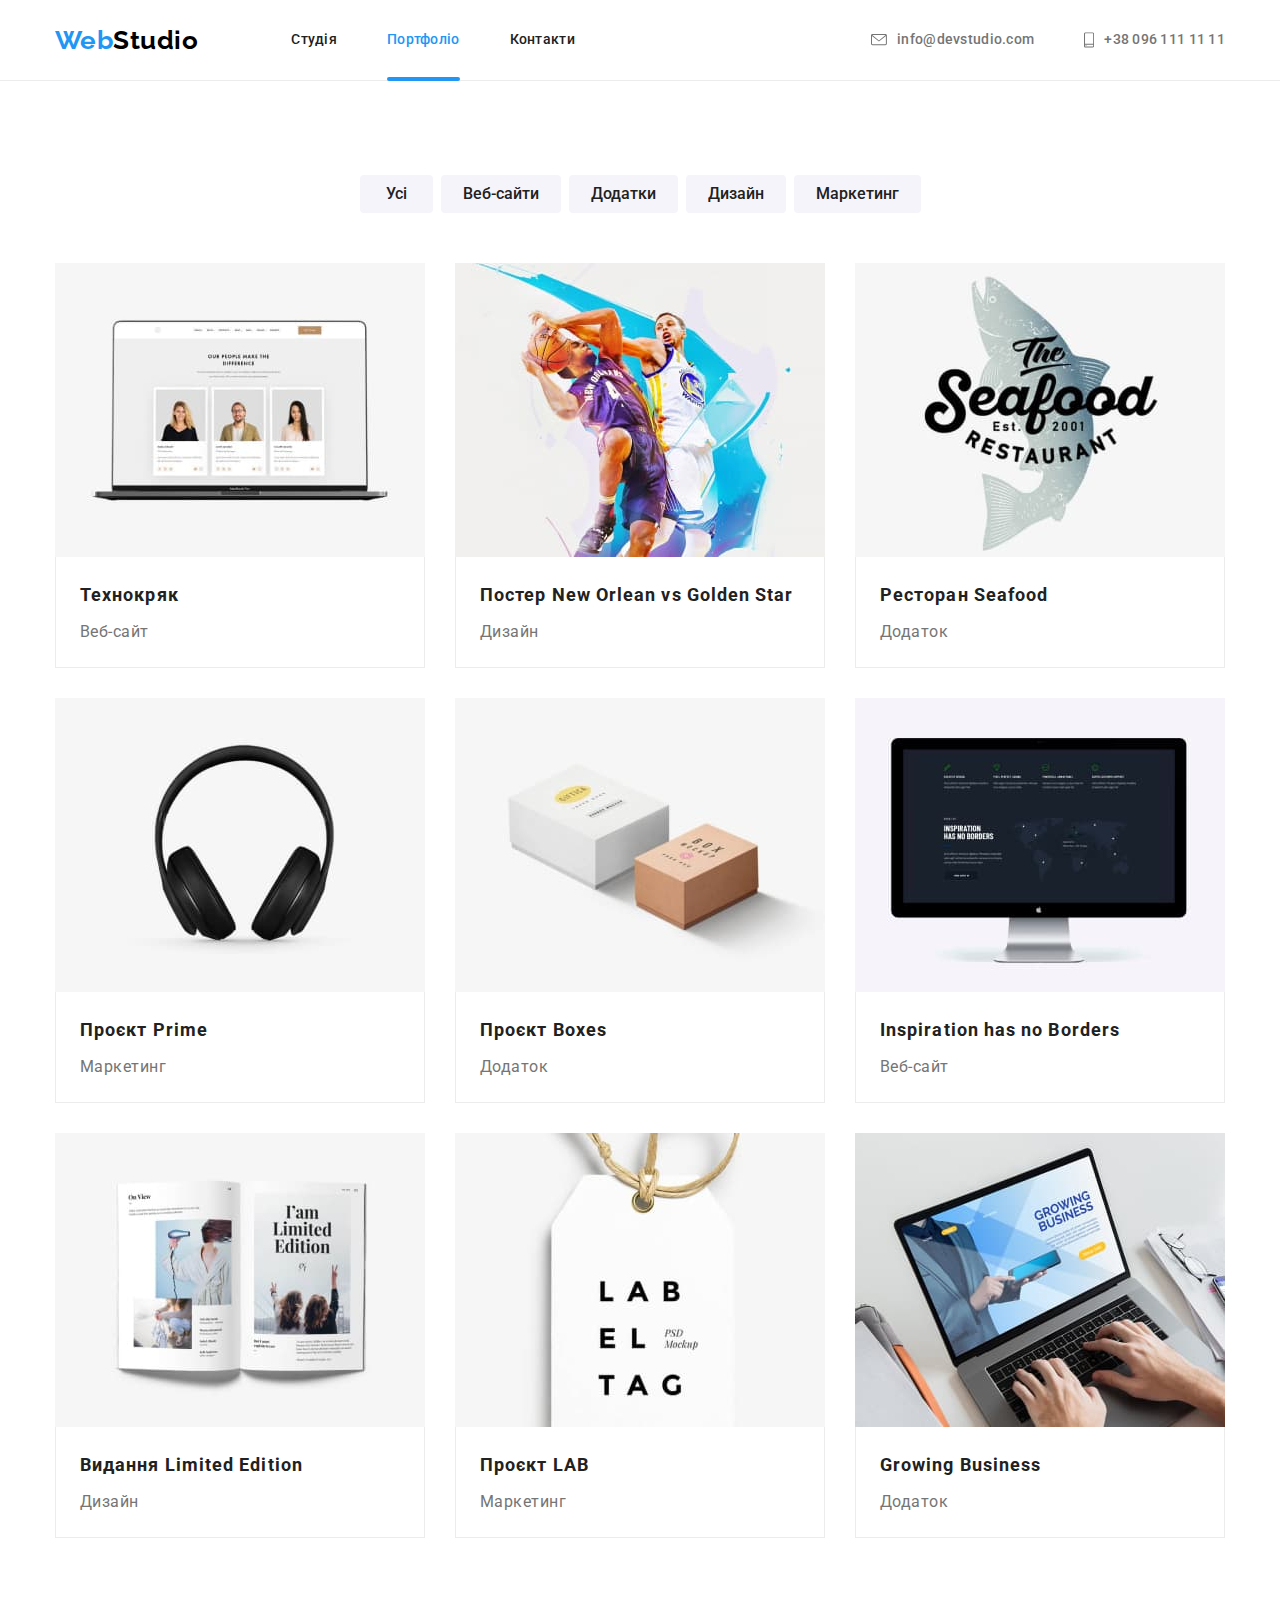
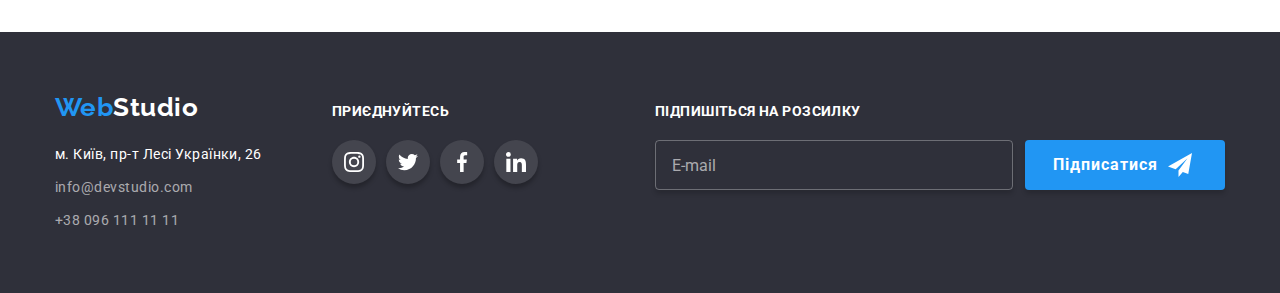
==== portfolio.html @ f91b56c7 "Создаёт goit-markup-hw-08" ====
<!DOCTYPE html>
<html lang="uk">
<head>
    <meta charset="UTF-8">
    <meta http-equiv="X-UA-Compatible" content="IE=edge">
    <meta name="viewport" content="width=device-width, initial-scale=1.0">
    <title>Портфоліо</title>
    <link href="https://fonts.googleapis.com/css2?family=Raleway:wght@700&family=Roboto:wght@400;500;700;900&display=swap"
        rel="stylesheet">
    <link rel="stylesheet" href="https://cdnjs.cloudflare.com/ajax/libs/modern-normalize/1.1.0/modern-normalize.min.css">
    <link rel="stylesheet" href="./css/style.css">
    <link rel="stylesheet" href="./css/main.min.css">

</head>
<body>
    <!--Шапка сайту-->
    <header class="page-header">
        <div class="container header">
            <nav class="header__nav-site">
                <a href="#" lang="en" class="header__logo">
                    <span class="header__logo-web">Web</span>Studio
                </a>
                <ul class="header__nav list">
                    <li class="header__nav-item"><a href="./index.html" class="header__nav-link">Студія</a></li>
                    <li class="header__nav-item header__item-current"><a href="#" class="header__link-current">Портфоліо</a></li>
                    <li class="header__nav-item"><a href="#" class="header__nav-link">Контакти</a></li>
                </ul>
            </nav>

            <ul class="header__com list">
                <li class="header__com-item">
                    <a href="mailto:info@devstudio.com" class="header__com-link header__com-icon">
                        <svg class="header__icon-mail" width="16" height="12">
                            <use href="./images/icons.svg#icon-mail"></use>
                        </svg>
                        info@devstudio.com </a></li>
                    
                <li class="header__com-item">
                    <a href="tel:+380961111111" class="header__com-link header__com-icon">
                        <svg class="header__icon-phone" width="10" height="16">
                            <use href="./images/icons.svg#icon-phone"></use>
                        </svg>
                        +38 096 111 11 11</a></li>
                    
            </ul>
        </div>
        
    </header>
    <main>
        <section class="section">
            <div class="container">
                <h1 class="visually-hidden">Портфоліо</h1>
                <!--Фільтр-->
                <ul class="filters list">
                    <li class="filter-item"><button type="button" class="button all">Усі</button></li>
                    <li class="filter-item"><button type="button" class="button web">Веб-сайти</button></li>
                    <li class="filter-item"><button type="button" class="button add">Додатки</button></li>
                    <li class="filter-item"><button type="button" class="button design">Дизайн</button></li>
                    <li class="filter-item"><button type="button" class="button marketing">Маркетинг</button></li>
                </ul>
                <!--Проекти-->
                <ul class="projects list">
                    <li class="project-item">
                        <a href="#" class="project-link link">
                            <div class="project-overlay">
                                <img src="./images/1tehnokrjak.jpg" alt="Технокряк" width="370">
                                <p class="project-text">Ресурс пропонує комплексні 
                                    пропозиції з різним рівнем функціоналу та сервісів. 
                                    Все це дозволить відвідувачу отримати вичерпні 
                                    відомості про компанію чи приватну особу.</p>
                            </div>
                            <div class="project-border">
                                <h2 class="section-title">Технокряк</h2>
                                <p class="text">Веб-сайт</p> 
                            </div>
                        </a>
                    </li>
                    <li class="project-item">
                        <a href="#" class="project-link link">
                            <div class="project-overlay">
                                <img src="./images/2new_orlean_vs_golden_star.jpg" alt="Постер New Orlean vs Golden Star" width="370">
                                <p class="project-text">Ресурс пропонує комплексні
                                    пропозиції з різним рівнем функціоналу та сервісів.
                                    Все це дозволить відвідувачу отримати вичерпні
                                    відомості про компанію чи приватну особу.</p>
                            </div>
                            <div class="project-border">
                                <h2 class="section-title">Постер New Orlean vs Golden Star</h2>
                                <p class="text">Дизайн</p>
                            </div>
                        </a>
                    </li>
                    <li class="project-item">
                        <a href="#" class="project-link link">
                           <div class="project-overlay">
                                <img src="./images/3restoran_seafood.jpg" alt="Ресторан Seafood" width="370">
                                <p class="project-text">Ресурс пропонує комплексні
                                    пропозиції з різним рівнем функціоналу та сервісів.
                                    Все це дозволить відвідувачу отримати вичерпні
                                    відомості про компанію чи приватну особу.</p>
                            </div> 
                            <div class="project-border">
                                <h2 class="section-title">Ресторан Seafood</h2>
                                <p class="text">Додаток</p>
                            </div>
                        </a>
                    </li>
                    <li class="project-item">
                        <a href="#" class="project-link link">
                            <div class="project-overlay">
                                <img src="./images/4project_prime.jpg" alt="Проєкт Prime" width="370">
                                <p class="project-text">Ресурс пропонує комплексні
                                    пропозиції з різним рівнем функціоналу та сервісів.
                                    Все це дозволить відвідувачу отримати вичерпні
                                    відомості про компанію чи приватну особу.</p>
                            </div>
                            <div class="project-border">
                                <h2 class="section-title">Проєкт Prime</h2>
                                <p class="text">Маркетинг</p>
                            </div>
                        </a>
                    </li>
                    <li class="project-item">
                        <a href="#" class="project-link link">
                            <div class="project-overlay">
                                <img src="./images/5project_boxes.jpg" alt="Проєкт Boxes" width="370">
                                <p class="project-text">Ресурс пропонує комплексні
                                    пропозиції з різним рівнем функціоналу та сервісів.
                                    Все це дозволить відвідувачу отримати вичерпні
                                    відомості про компанію чи приватну особу.</p>
                            </div>
                            <div class="project-border">
                                <h2 class="section-title">Проєкт Boxes</h2>
                                <p class="text">Додаток</p>
                            </div>
                        </a>
                    </li>
                    <li class="project-item">
                        <a href="#" class="project-link link">
                            <div class="project-overlay">
                                <img src="./images/6inspiration_has_no_borders.jpg" alt="Inspiration has no Borders" width="370">
                                <p class="project-text">Ресурс пропонує комплексні
                                    пропозиції з різним рівнем функціоналу та сервісів.
                                    Все це дозволить відвідувачу отримати вичерпні
                                    відомості про компанію чи приватну особу.</p>
                            </div>
                            <div class="project-border">
                                <h2 class="section-title">Inspiration has no Borders</h2>
                                <p class="text">Веб-сайт</p>
                            </div>
                        </a>
                    </li>
                    <li class="project-item">
                        <a href="#" class="project-link link">
                            <div class="project-overlay">
                                <img src="./images/7vydannja_limited_edition.jpg" alt="Видання Limited Edition" width="370">
                                <p class="project-text">Ресурс пропонує комплексні
                                    пропозиції з різним рівнем функціоналу та сервісів.
                                    Все це дозволить відвідувачу отримати вичерпні
                                    відомості про компанію чи приватну особу.</p>
                            </div>
                            <div class="project-border">
                                <h2 class="section-title">Видання Limited Edition</h2>
                                <p class="text">Дизайн</p>
                            </div>
                        </a>
                    </li>
                    <li class="project-item">
                        <a href="#" class="project-link link">
                            <div class="project-overlay">
                                <img src="./images/8project_lab.jpg" alt="Проєкт LAB" width="370">
                                <p class="project-text">Ресурс пропонує комплексні
                                    пропозиції з різним рівнем функціоналу та сервісів.
                                    Все це дозволить відвідувачу отримати вичерпні
                                    відомості про компанію чи приватну особу.</p>
                            </div>
                            <div class="project-border">
                                <h2 class="section-title">Проєкт LAB</h2>
                                <p class="text">Маркетинг</p>
                            </div>
                        </a>
                    </li>
                    <li class="project-item">
                        <a href="#" class="project-link link">
                            <div class="project-overlay">
                                <img src="./images/9growing_business.jpg" alt="Growing Business" width="370">
                                <p class="project-text">Ресурс пропонує комплексні
                                    пропозиції з різним рівнем функціоналу та сервісів.
                                    Все це дозволить відвідувачу отримати вичерпні
                                    відомості про компанію чи приватну особу.</p>
                            </div>
                            <div class="project-border">
                                <h2 class="section-title">Growing Business</h2>
                                <p class="text">Додаток</p>
                            </div>
                         </a>
                    </li>
                </ul>
            </div>
            
        </section>
    </main>
    
    <!--Футер-->
    <footer class="bcg-footer">
    <div class="container footer">
      <div class="footer__aside-footer">
        <a href="#" lang="en" class="footer__aside-logo">
          <span class="footer__logo-web">Web</span>Studio
        </a>
        <address>
          <ul class="list">
            <li class="footer__aside-addr">
              <p class="footer__aside-text">м. Київ, пр-т Лесі Українки, 26</p>
            </li>
            <li class="footer__aside-com">
              <a href="mailto:info@devstudio.com" class="footer__aside-link">info@devstudio.com </a>
            </li>
            <li class="aside-com">
              <a href="tel:+380961111111" class="footer__aside-link">+38 096 111 11 11 </a>
            </li>
          </ul>
        </address>
      </div>
      <!-- Соціальні мережі -->
      <div class="footer__soc-footer">
        <h2 class="footer__soc-title">Приєднуйтесь</h2>
        <ul class="footer__soc-list list">
          <li class="footer__soc-item">
            <a href="#" class="footer__soc-link">
              <svg class="footer__soc-icon" width="20" height="20">
                <use href="./images/icons.svg#icon-instagram"></use>
              </svg>
            </a>
          </li>
          <li class="footer__soc-item">
            <a href="#" class="footer__soc-link">
              <svg class="footer__soc-icon" width="20" height="20">
                <use href="./images/icons.svg#icon-twitter"></use>
              </svg>
            </a>
          </li>
          <li class="footer__soc-item">
            <a href="#" class="footer__soc-link">
              <svg class="footer__soc-icon" width="20" height="20">
                <use href="./images/icons.svg#icon-facebook"></use>
              </svg>
            </a>
          </li>
          <li class="footer__soc-item">
            <a href="#" class="footer__soc-link">
              <svg class="footer__soc-icon" width="20" height="20">
                <use href="./images/icons.svg#icon-linkedin"></use>
              </svg>
            </a>
          </li>
        </ul>
      </div>
      <!-- Форма на розсилку -->

      <div class="footer__form-footer">
        <p class="footer__form-label">Підпишіться на розсилку</p>
        <form class="footer__form-fild">
          <input class="footer__form-input" type="email" name="email" aria-label="Email" placeholder="E-mail">
          <button class="footer__form-btn" type="submit">Підписатися
            <svg class="footer__form-icon" width="24" height="24">
              <use href="./images/icons.svg#icon-send"></use>
            </svg>
          </button>
        </form>
      </div>
    </div>
  </footer>

</body>

</html>
---- css/main.min.css ----
body{background-color:var(--button-text-color);color:var(--primery-text-color);font-family:Roboto,sans-serif;letter-spacing:.03em}.list{padding:0;margin:0;list-style:none}h1,h2,h3,h4,h5,h6,p,ul{margin-top:0;margin-bottom:0;padding:0}.check-label{display:flex;align-items:center;margin-bottom:30px;font-size:14px;line-height:1.71;letter-spacing:.03em;color:#757575}.check-input{-webkit-appearance:none;-moz-appearance:none;appearance:none}.check-box{display:inline-flex;align-items:center;justify-content:center;width:16px;height:15px;margin-left:10px;margin-right:10px;border:2px solid var(--title-text-color);border-radius:2px}.check-input:checked+.check-box{background-color:var(--accent-color);border:1px solid var(--accent-color)}.check-input:focus+.check-box{border-color:var(--accent-color)}.check-icon{display:block;align-items:center;justify-content:center;opacity:0}.check-input:checked+.check-box .check-icon{opacity:1}.check-pact{color:#2196f3;text-decoration:underline}.button-send{display:flex;justify-content:center;border:0;border-radius:4px;padding:10px 52px;margin-left:125px;background-color:var(--accent-color);color:var(--button-text-color);font-family:Roboto,sans-serif;font-weight:700;font-size:16px;line-height:1.88;letter-spacing:.06em;cursor:pointer;box-shadow:0px 4px 4px rgba(0,0,0,.15);transition-property:background-color;transition-duration:250ms;transition-timing-function:var(--timing-function-hover)}.button-send:hover,.button-send:focus{background-color:var(--button-hero-hover)}.container{margin-left:auto;margin-right:auto;padding-left:15px;padding-right:15px;width:1200px}.backdrop{position:fixed;top:0;width:100%;height:100%;background-color:rgba(0,0,0,.2);transition:opacity 250ms linear,visibility 250ms linear}.modal{width:528px;min-height:581px;padding:40px;background-color:#fff;box-shadow:var(--shadow-modal);border-radius:4px;position:absolute;top:50%;left:50%;transform:translate(-50%, -50%) scale(1) rotate(360deg);transition:transform 250ms linear}.backdrop.is-hidden .modal{transform:translate(-50%, -50%) scale(0) rotate(0)}.modal-title{margin-bottom:12px;font-weight:700;font-size:20px;line-height:1.15;text-align:center;letter-spacing:.03em;color:var(--title-text-color)}.modal-close{position:absolute;top:8px;right:8px;width:30px;height:30px;border:1px solid rgba(0,0,0,.1);border-radius:50%;display:flex;align-items:center;justify-content:center;background:rgba(0,0,0,0);cursor:pointer;color:#000}.modal-close:hover,.modal-close:focus{box-shadow:var(--shadow-modal);color:var(--accent-color)}.close-icon{fill:currentColor}.is-hidden{opacity:0;visibility:hidden;pointer-events:none}.modal-field{position:relative;margin-bottom:10px}.modal-label{display:block;margin-bottom:4px;font-size:12px;line-height:1.17;letter-spacing:.01em;color:#757575}.modal-input-svg{position:relative}.modal-input{padding-left:42px;width:100%;height:40px;border:1px solid rgba(33,33,33,.2);border-radius:4px;background-color:rgba(0,0,0,0);color:var(--logo-heder-color);font-size:12px;outline:none;transition-property:box-shadow,border-color;transition-duration:250ms;transition-timing-function:var(--timing-function-hover)}.modal-input:hover,.modal-input:focus{border-color:var(--accent-color)}.modal-icon{position:absolute;left:12px;top:50%;transform:translateY(-50%);transition-property:fill;transition-duration:250ms;transition-timing-function:var(--timing-function-hover)}.modal-input:hover+.modal-icon,.modal-input:focus+.modal-icon{fill:var(--accent-color)}.modal-comment{width:100%;height:120px;padding:12px 16px;border:1px solid rgba(33,33,33,.2);border-radius:4px;font-size:12px;resize:none;outline:none}.modal-comment::-moz-placeholder{font-size:12px;line-height:1.17;letter-spacing:.01em;color:rgba(117,117,117,.5)}.modal-comment:-ms-input-placeholder{font-size:12px;line-height:1.17;letter-spacing:.01em;color:rgba(117,117,117,.5)}.modal-comment::placeholder{font-size:12px;line-height:1.17;letter-spacing:.01em;color:rgba(117,117,117,.5)}.modal-check{display:flex;justify-content:center;margin-top:20px;margin-bottom:30px;position:relative}h2{margin-bottom:50px}.section{padding-top:94px;padding-bottom:94px}.clients-list{display:flex;justify-content:center;align-items:center;gap:30px}.client-item{flex-basis:calc((100% - 150px)/6);height:92px}.client-link{width:100%;height:100%;display:flex;align-items:center;justify-content:center;color:#afb1b8;border:1px solid #afb1b8;border-radius:4px;transition-property:border,color;transition-duration:250ms;transition-timing-function:var(--timing-function-hover)}.client-link:hover,.client-link:focus{border:1px solid var(--accent-color);color:var(--accent-color)}.client-icon{fill:currentColor}.section-features{padding-top:94px}.features{display:flex;gap:30px}.features .title{margin-bottom:10px;color:var(--title-text-color);font-weight:700;font-size:14px;line-height:1,14;text-transform:uppercase}.features .text{color:var(--primery-text-color);font-size:14px;line-height:1.71}.feature-item{flex-basis:calc((100% - 90px)/4)}.link .text{color:var(--primery-text-color);font-size:14px;font-size:16px;line-height:1.88}.icon-features{margin-bottom:30px;padding-top:25px;padding-right:100px;padding-bottom:25px;padding-left:100px;height:120px;background-color:var(--button-white-bcg)}.icon-antenna{fill:currentColor}.icon-clock{fill:currentColor}.icon-diagram{fill:currentColor}.icon-astronaut{fill:currentColor}.bcg-footer{padding-top:60px;padding-bottom:60px;background-color:var(--hero-footer-bcg)}.footer{display:flex;align-items:baseline;justify-content:space-between}.footer__aside-logo{display:inline-block;margin-bottom:20px;color:var(--button-text-color);font-family:Raleway,sans-serif;font-weight:700;font-size:26px;line-height:1.19;text-decoration:none}.footer__aside-logo .footer__logo-web{color:var(--accent-color)}.footer__aside-text{margin-bottom:9px;color:var(--button-text-color);font-style:normal;font-size:14px;line-height:1.71}.footer__aside-com:not(:last-child){margin-bottom:9px}.footer__aside-link{padding-top:0;padding-bottom:0;color:var(--com-footer-color);font-style:normal;font-size:14px;line-height:1.71;text-decoration:none;transition-property:color;transition-duration:250ms;transition-timing-function:var(--timing-function-hover)}.footer__aside-link:hover,.footer__aside-link:focus{color:var(--accent-color)}.footer__soc-footer{margin-left:70px}.footer__soc-title{margin-bottom:20px;color:var(--button-text-color);text-transform:uppercase;font-weight:700;font-size:14px;line-height:1.14;letter-spacing:.03em}.footer__soc-list{display:flex;justify-content:left;gap:10px}.footer__soc-item{width:44px;height:44px}.footer__soc-link{width:100%;height:100%;border-radius:50%;display:flex;align-items:center;justify-content:center;color:var(--button-text-color);background:rgba(255,255,255,.1);box-shadow:0px 4px 4px rgba(0,0,0,.25);transition-property:background-color;transition-duration:250ms;transition-timing-function:var(--timing-function-hover)}.footer__soc-link:hover,.footer__soc-link:focus{background-color:var(--accent-color)}.footer__soc-icon{fill:currentColor}.footer__form-footer{position:relative;margin-left:auto}.footer__form-label{font-weight:700;font-size:14px;line-height:1.14;letter-spacing:.03em;text-transform:uppercase;color:var(--button-text-color)}.footer__form-fild{display:flex;align-items:flex-end;margin-left:auto}.footer__form-input{width:358px;height:50px;margin-top:20px;padding-left:16px;border:1px solid rgba(255,255,255,.3);box-shadow:0px 4px 4px rgba(0,0,0,.15);border-radius:4px;background-color:rgba(0,0,0,0);color:#fff}.footer__form-input::-moz-placeholder{color:rgba(255,255,255,.6)}.footer__form-input:-ms-input-placeholder{color:rgba(255,255,255,.6)}.footer__form-input::placeholder{color:rgba(255,255,255,.6)}.footer__form-btn{display:flex;align-items:center;width:200px;height:50px;margin-left:12px;padding-top:10px;padding-left:28px;padding-bottom:10px;padding-right:28px;background-color:var(--accent-color);vertical-align:center;box-shadow:0px 4px 4px rgba(0,0,0,.15);border-radius:4px;border:0;color:var(--button-text-color);font-family:Roboto,sans-serif;font-weight:700;font-size:16px;line-height:1.88;letter-spacing:.06em;cursor:pointer;transition-property:background-color;transition-duration:250ms;transition-timing-function:var(--timing-function-hover)}.footer__form-btn:hover,.footer__form-btn:focus{background-color:var(--button-hero-hover)}.footer__form-icon{margin-left:10px}.page-header{border-bottom:1px solid var(--border-color)}.header,.header__nav-site,.header__nav,.header__com{display:flex;align-items:center}.header__logo{color:var(--logo-heder-color);font-family:Raleway,sans-serif;font-weight:700;font-size:26px;line-height:1.19;text-decoration:none}.header__logo .header__logo-web{color:var(--accent-color)}.header__nav-item:not(:last-child){margin-right:50px}.header__nav{margin-left:93px;color:var(--title-text-color);font-weight:500;font-size:14px;line-height:1.14;letter-spacing:.02em}.header__nav-link{text-decoration:none;color:var(--title-text-color);transition-property:color;transition-duration:250ms;transition-timing-function:var(--timing-function-hover)}.header__nav-link:hover,.header__nav-link:focus{color:var(--accent-color)}.header__link-current{display:block;padding-top:32px;padding-bottom:32px;color:var(--accent-color);text-decoration:none}.header__link-current::before{content:"";position:absolute;width:100%;height:4px;left:0;bottom:-1px;background:var(--accent-color);border-radius:2px}.header__item-current{position:relative}.header__com-item+.header__com-item{margin-left:50px}.header__com{margin-left:auto;font-weight:500;font-size:14px;line-height:1.14;letter-spacing:.02em;text-decoration:none}.header__com-link{padding-top:32px;padding-bottom:32px;color:var(--primery-text-color);text-decoration:none;transition-property:color;transition-duration:250ms;transition-timing-function:var(--timing-function-hover)}.header__com-link:hover,.header__com-link:focus{color:var(--accent-color)}.header__com-icon{display:flex;align-items:center}.header__icon-mail{margin-right:10px;fill:currentColor}.header__icon-phone{margin-right:10px;fill:currentColor}.hero{max-width:1600px;min-height:600px;margin:0 auto;padding-top:200px;padding-bottom:200px;background-color:var(--hero-footer-bcg);background-image:linear-gradient(to right, rgba(47, 48, 58, 0.4), rgba(47, 48, 58, 0.4)),url(../images/bcg_Img.jpg);background-repeat:no-repeat;background-position:center;background-size:cover;align-items:center;text-align:center}.hero-title{margin-bottom:30px;color:var(--button-text-color);font-weight:900;font-size:44px;line-height:1.36;letter-spacing:.06em;text-transform:uppercase}.hero .button-hero{padding:10px 32px;margin:0;border:0;border-radius:4px;background-color:var(--accent-color);color:var(--button-text-color);font-family:Roboto,sans-serif;font-weight:500;font-weight:700;font-size:16px;line-height:1.9;letter-spacing:.06em;cursor:pointer;transition-property:background-color;transition-duration:250ms;transition-timing-function:var(--timing-function-hover)}.hero .button-hero:hover,.hero .button-hero:focus{background-color:var(--button-hero-hover)}.section-staff{background-color:var(--button-white-bcg)}.staff{display:flex;gap:30px}.staff-item{flex-basis:calc((100% - 90px)/4);background-color:var(--button-text-color);box-shadow:0px 1px 3px rgba(0,0,0,.12),0px 1px 1px rgba(0,0,0,.14),0px 2px 1px rgba(0,0,0,.2);border-radius:0px 0px 4px 4px}.staff .title{margin-bottom:10px;color:var(--title-text-color);font-weight:500;font-size:16px;line-height:1.19;text-align:center}.staff .text{margin-bottom:16px;font-weight:400;font-size:16px;line-height:1.19;text-align:center}.staff-border{padding-top:30px;padding-bottom:30px}.staff-soc-list{display:flex;justify-content:center;gap:10px}.staff-soc-item{width:44px;height:44px}.staff-soc-link{width:100%;height:100%;border-radius:50%;display:flex;align-items:center;justify-content:center;color:#afb1b8;transition-property:background-color;transition-duration:250ms;transition-timing-function:var(--timing-function-hover)}.staff-soc-link:hover,.staff-soc-link:focus{background-color:var(--accent-color)}.staff-soc-icon{transition:fill 250ms var(--timing-function-hover);fill:currentColor}.staff-soc-link:hover .staff-soc-icon,.staff-soc-link:focus .staff-soc-icon{fill:var(--button-text-color)}.work{display:flex;gap:30px}.work-item{flex-basis:calc((100% - 60px)/3);position:relative}.work-text{padding-top:27px;padding-bottom:27px;font-weight:700;font-size:14px;line-height:1.14;text-align:center;letter-spacing:.03em;text-transform:uppercase;color:var(--button-text-color);width:100%;background-color:rgba(47,48,58,.8);position:absolute;bottom:0;left:0}.filters{display:flex;justify-content:center;margin-bottom:50px}.filter-item:not(:last-child){margin-right:8px}.button{border:0;padding:6px 22px;min-width:73px;border-radius:4px;background-color:var(--button-white-bcg);color:var(--title-text-color);font-family:Roboto,sans-serif;font-weight:500;font-size:16px;line-height:1.62;cursor:pointer;transition-property:background-color,color,box-shadow;transition-duration:250ms;transition-timing-function:var(--timing-function-hover)}.button:hover,.button:focus{background-color:var(--accent-color);color:var(--button-text-color);box-shadow:0 3px 1px 0 rgba(0,0,0,.1),0 1px 2px 0 rgba(0,0,0,.08),0 2px 2px 0 rgba(0,0,0,.12)}.projects{display:flex;flex-wrap:wrap;gap:30px}.projects .link{padding-top:0;padding-bottom:0;text-decoration:none}.project-item{flex-basis:calc((100% - 60px)/3)}.project-link{display:block;transition-property:box-shadow;transition-duration:250ms;transition-timing-function:var(--timing-function-hover)}.project-link:hover,.project-link:focus{box-shadow:var(--shadow-cards-button)}.project-overlay{position:relative;overflow:hidden}.project-text{display:flex;align-items:center;justify-content:center;position:absolute;top:0;left:0;margin:auto;padding-right:24px;padding-left:24px;width:100%;height:100%;background-color:rgba(33,150,243,.9);color:var(--button-text-color);font-size:18px;line-height:1.56;letter-spacing:.03em;transform:translateY(100%);opacity:0;transition:transform 250ms var(--timing-function-hover),opacity 250ms var(--timing-function-hover)}.project-link:hover .project-text,.project-link:focus .project-text{opacity:1;transform:translateY(0)}.section-title{color:var(--title-text-color);font-weight:700;font-size:36px;line-height:1.17;text-align:center}.link .section-title{margin-bottom:4px;color:var(--title-text-color);font-weight:700;font-size:18px;line-height:2;letter-spacing:.06em;text-align:left}.project-border{padding:20px 24px;border-right:1px solid var(--border-color);border-bottom:1px solid var(--border-color);border-left:1px solid var(--border-color)}img{display:block;max-width:100%;height:auto}.visually-hidden{position:absolute;white-space:nowrap;width:1px;height:1px;overflow:hidden;border:0;padding:0;clip:rect(0 0 0 0);-webkit-clip-path:inset(50%);clip-path:inset(50%);margin:-1px}:root{--primery-text-color: #757575;--title-text-color: #212121;--accent-color: #2196F3;--button-white-bcg: #F5F4FA;--button-text-color: #FFFFFF;--hero-footer-bcg: #2F303A;--logo-heder-color: #000;--com-footer-color: rgba(255, 255, 255, 0.6);--border-color: #ECECEC;--button-hero-hover: #188CE8;--shadow-cards-button: 0 4px 4px 0 rgba(0, 0, 0, 0.25);--timing-function-hover: cubic-bezier(0.4, 0, 0.2, 1);--shadow-modal: 0px 1px 3px rgba(0, 0, 0, 0.12), 0px 1px 1px rgba(0, 0, 0, 0.14), 0px 2px 1px rgba(0, 0, 0, 0.2)}/*# sourceMappingURL=main.min.css.map */
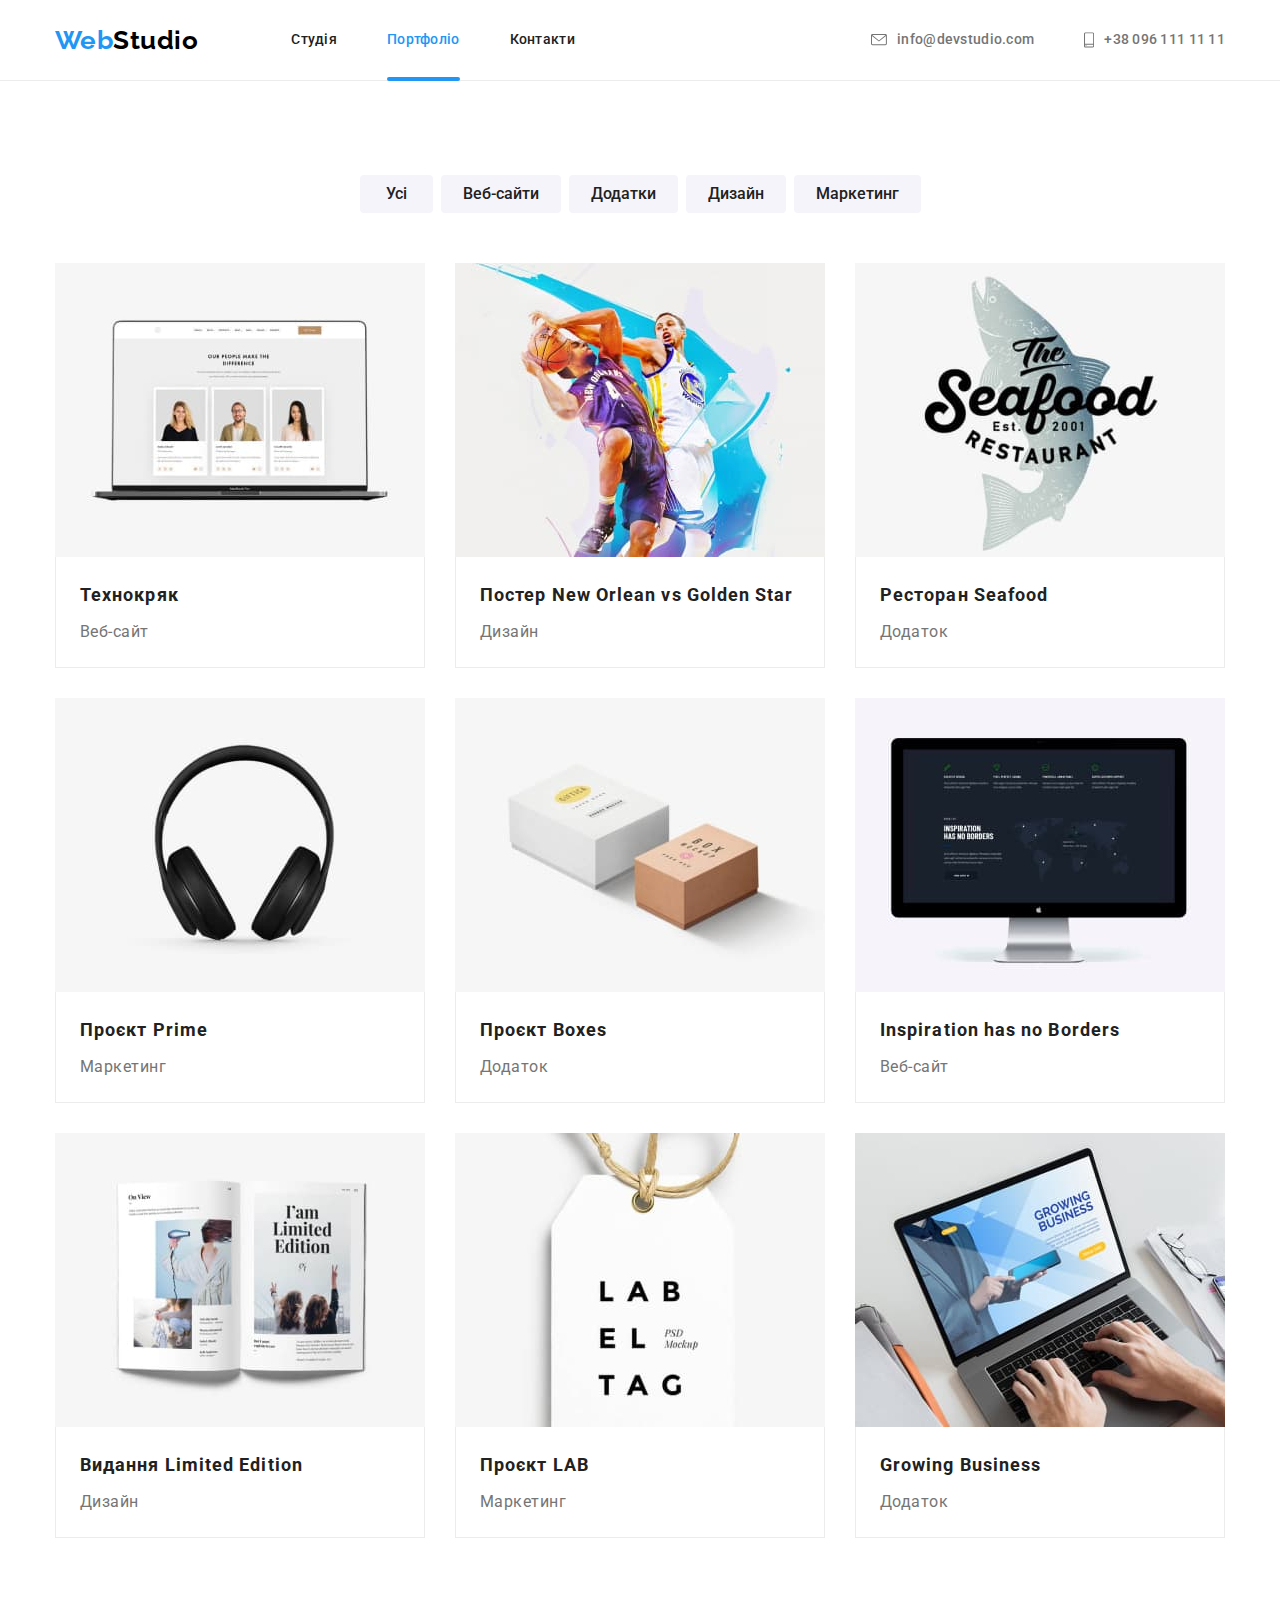
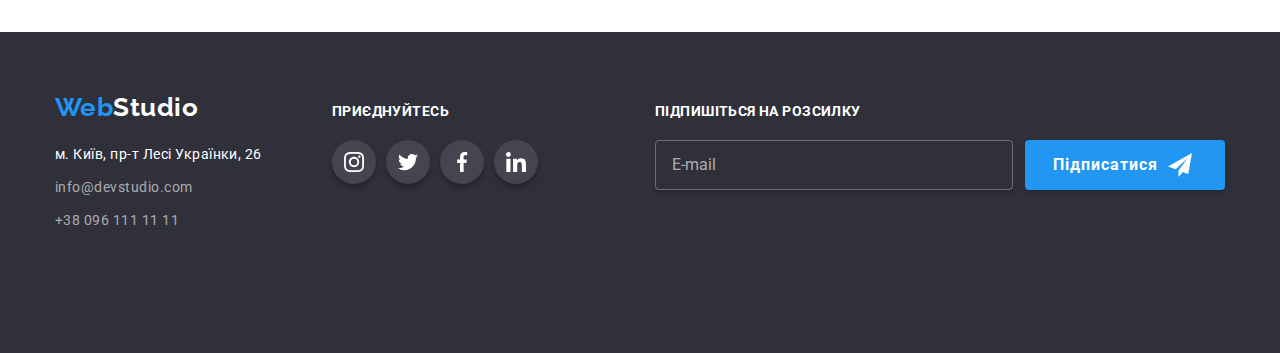
==== commit fa2a790c: "адаптирует Портфолио" ====
--- a/portfolio.html
+++ b/portfolio.html
@@ -1,277 +1,397 @@
 <!DOCTYPE html>
 <html lang="uk">
-<head>
-    <meta charset="UTF-8">
-    <meta http-equiv="X-UA-Compatible" content="IE=edge">
-    <meta name="viewport" content="width=device-width, initial-scale=1.0">
+  <head>
+    <meta charset="UTF-8" />
+    <meta http-equiv="X-UA-Compatible" content="IE=edge" />
+    <meta name="viewport" content="width=device-width, initial-scale=1.0" />
     <title>Портфоліо</title>
-    <link href="https://fonts.googleapis.com/css2?family=Raleway:wght@700&family=Roboto:wght@400;500;700;900&display=swap"
-        rel="stylesheet">
-    <link rel="stylesheet" href="https://cdnjs.cloudflare.com/ajax/libs/modern-normalize/1.1.0/modern-normalize.min.css">
-    <link rel="stylesheet" href="./css/style.css">
-    <link rel="stylesheet" href="./css/main.min.css">
-
-</head>
-<body>
+    <link
+      href="https://fonts.googleapis.com/css2?family=Raleway:wght@700&family=Roboto:wght@400;500;700;900&display=swap"
+      rel="stylesheet"
+    />
+    <link
+      rel="stylesheet"
+      href="https://cdnjs.cloudflare.com/ajax/libs/modern-normalize/1.1.0/modern-normalize.min.css"
+    />
+    <link rel="stylesheet" href="./css/style.css" />
+    <link rel="stylesheet" href="./css/main.min.css" />
+  </head>
+
+  <body>
     <!--Шапка сайту-->
     <header class="page-header">
-        <div class="container header">
-            <nav class="header__nav-site">
-                <a href="#" lang="en" class="header__logo">
-                    <span class="header__logo-web">Web</span>Studio
+      <div class="container header">
+        <nav class="header__nav-site">
+          <a href="#" lang="en" class="header__logo">
+            <span class="header__logo-web">Web</span>Studio
+          </a>
+          <ul class="header__nav list">
+            <li class="header__nav-item">
+              <a href="./index.html" class="header__nav-link">Студія</a>
+            </li>
+            <li class="header__nav-item header__item-current">
+              <a href="#" class="header__link-current">Портфоліо</a>
+            </li>
+            <li class="header__nav-item"><a href="#" class="header__nav-link">Контакти</a></li>
+          </ul>
+        </nav>
+        <ul class="header__com list">
+          <li class="header__com-item">
+            <a href="mailto:info@devstudio.com" class="header__com-link header__com-icon">
+              <svg class="header__icon-mail" width="16" height="12">
+                <use href="./images/icons.svg#icon-mail"></use>
+              </svg>
+              info@devstudio.com
+            </a>
+          </li>
+          <li class="header__com-item">
+            <a href="tel:+380961111111" class="header__com-link header__com-icon">
+              <svg class="header__icon-phone" width="10" height="16">
+                <use href="./images/icons.svg#icon-phone"></use>
+              </svg>
+              +38 096 111 11 11</a
+            >
+          </li>
+        </ul>
+        <!--------  Мобільне меню  ----------->
+        <button class="menu-open" type="button" data-menu-open>
+          <svg class="open-icon" width="24" height="16">
+            <use href="./images/icons.svg#icon-menu_24px"></use>
+          </svg>
+        </button>
+      </div>
+      <div class="mob-menu is-hidden" data-menu>
+        <div class="container wrap-menu">
+          <div class="mob-menu__up">
+            <button class="mob-menu__close" type="button" data-menu-close>
+              <svg class="close-icon" width="19" height="19">
+                <use href="./images/icons.svg#icon-close_24px"></use>
+              </svg>
+            </button>
+            <ul class="mob-menu__nav list">
+              <li class="mob-menu__nav-item">
+                <a href="./index.html" class="mob-menu__nav-link link">Студія</a>
+              </li>
+              <li class="mob-menu__nav-item">
+                <a href="./portfolio.html" class="mob-menu__nav-link link">Портфоліо</a>
+              </li>
+              <li class="mob-menu__nav-item">
+                <a href="#" class="mob-menu__nav-link link">Контакти</a>
+              </li>
+            </ul>
+          </div>
+          <div class="mob-menu__down">
+            <ul class="mob-menu__com list">
+              <li class="mob-menu__com-item">
+                <a href="tel:+380961111111" class="mob-menu__phone link"> +38 096 111 11 11 </a>
+              </li>
+              <li class="mob-menu__com-item">
+                <a href="mailto:info@devstudio.com" class="mob-menu__mail link">
+                  info@devstudio.com
                 </a>
-                <ul class="header__nav list">
-                    <li class="header__nav-item"><a href="./index.html" class="header__nav-link">Студія</a></li>
-                    <li class="header__nav-item header__item-current"><a href="#" class="header__link-current">Портфоліо</a></li>
-                    <li class="header__nav-item"><a href="#" class="header__nav-link">Контакти</a></li>
-                </ul>
-            </nav>
-
-            <ul class="header__com list">
-                <li class="header__com-item">
-                    <a href="mailto:info@devstudio.com" class="header__com-link header__com-icon">
-                        <svg class="header__icon-mail" width="16" height="12">
-                            <use href="./images/icons.svg#icon-mail"></use>
-                        </svg>
-                        info@devstudio.com </a></li>
-                    
-                <li class="header__com-item">
-                    <a href="tel:+380961111111" class="header__com-link header__com-icon">
-                        <svg class="header__icon-phone" width="10" height="16">
-                            <use href="./images/icons.svg#icon-phone"></use>
-                        </svg>
-                        +38 096 111 11 11</a></li>
-                    
+              </li>
             </ul>
-        </div>
-        
+            <ul class="mob-menu__soc list">
+              <li class="mob-menu__soc-item">
+                <a href="#" class="mob-menu__soc-link link"> Instagram </a>
+              </li>
+              <li class="mob-menu__soc-item">
+                <a href="#" class="mob-menu__soc-link link"> Twitter </a>
+              </li>
+              <li class="mob-menu__soc-item">
+                <a href="#" class="mob-menu__soc-link link"> Facebook </a>
+              </li>
+              <li class="mob-menu__soc-item">
+                <a href="#" class="mob-menu__soc-link link"> LinkedIn </a>
+              </li>
+            </ul>
+          </div>
+        </div>
+      </div>
     </header>
+
     <main>
-        <section class="section">
-            <div class="container">
-                <h1 class="visually-hidden">Портфоліо</h1>
-                <!--Фільтр-->
-                <ul class="filters list">
-                    <li class="filter-item"><button type="button" class="button all">Усі</button></li>
-                    <li class="filter-item"><button type="button" class="button web">Веб-сайти</button></li>
-                    <li class="filter-item"><button type="button" class="button add">Додатки</button></li>
-                    <li class="filter-item"><button type="button" class="button design">Дизайн</button></li>
-                    <li class="filter-item"><button type="button" class="button marketing">Маркетинг</button></li>
-                </ul>
-                <!--Проекти-->
-                <ul class="projects list">
-                    <li class="project-item">
-                        <a href="#" class="project-link link">
-                            <div class="project-overlay">
-                                <img src="./images/1tehnokrjak.jpg" alt="Технокряк" width="370">
-                                <p class="project-text">Ресурс пропонує комплексні 
-                                    пропозиції з різним рівнем функціоналу та сервісів. 
-                                    Все це дозволить відвідувачу отримати вичерпні 
-                                    відомості про компанію чи приватну особу.</p>
-                            </div>
-                            <div class="project-border">
-                                <h2 class="section-title">Технокряк</h2>
-                                <p class="text">Веб-сайт</p> 
-                            </div>
-                        </a>
-                    </li>
-                    <li class="project-item">
-                        <a href="#" class="project-link link">
-                            <div class="project-overlay">
-                                <img src="./images/2new_orlean_vs_golden_star.jpg" alt="Постер New Orlean vs Golden Star" width="370">
-                                <p class="project-text">Ресурс пропонує комплексні
-                                    пропозиції з різним рівнем функціоналу та сервісів.
-                                    Все це дозволить відвідувачу отримати вичерпні
-                                    відомості про компанію чи приватну особу.</p>
-                            </div>
-                            <div class="project-border">
-                                <h2 class="section-title">Постер New Orlean vs Golden Star</h2>
-                                <p class="text">Дизайн</p>
-                            </div>
-                        </a>
-                    </li>
-                    <li class="project-item">
-                        <a href="#" class="project-link link">
-                           <div class="project-overlay">
-                                <img src="./images/3restoran_seafood.jpg" alt="Ресторан Seafood" width="370">
-                                <p class="project-text">Ресурс пропонує комплексні
-                                    пропозиції з різним рівнем функціоналу та сервісів.
-                                    Все це дозволить відвідувачу отримати вичерпні
-                                    відомості про компанію чи приватну особу.</p>
-                            </div> 
-                            <div class="project-border">
-                                <h2 class="section-title">Ресторан Seafood</h2>
-                                <p class="text">Додаток</p>
-                            </div>
-                        </a>
-                    </li>
-                    <li class="project-item">
-                        <a href="#" class="project-link link">
-                            <div class="project-overlay">
-                                <img src="./images/4project_prime.jpg" alt="Проєкт Prime" width="370">
-                                <p class="project-text">Ресурс пропонує комплексні
-                                    пропозиції з різним рівнем функціоналу та сервісів.
-                                    Все це дозволить відвідувачу отримати вичерпні
-                                    відомості про компанію чи приватну особу.</p>
-                            </div>
-                            <div class="project-border">
-                                <h2 class="section-title">Проєкт Prime</h2>
-                                <p class="text">Маркетинг</p>
-                            </div>
-                        </a>
-                    </li>
-                    <li class="project-item">
-                        <a href="#" class="project-link link">
-                            <div class="project-overlay">
-                                <img src="./images/5project_boxes.jpg" alt="Проєкт Boxes" width="370">
-                                <p class="project-text">Ресурс пропонує комплексні
-                                    пропозиції з різним рівнем функціоналу та сервісів.
-                                    Все це дозволить відвідувачу отримати вичерпні
-                                    відомості про компанію чи приватну особу.</p>
-                            </div>
-                            <div class="project-border">
-                                <h2 class="section-title">Проєкт Boxes</h2>
-                                <p class="text">Додаток</p>
-                            </div>
-                        </a>
-                    </li>
-                    <li class="project-item">
-                        <a href="#" class="project-link link">
-                            <div class="project-overlay">
-                                <img src="./images/6inspiration_has_no_borders.jpg" alt="Inspiration has no Borders" width="370">
-                                <p class="project-text">Ресурс пропонує комплексні
-                                    пропозиції з різним рівнем функціоналу та сервісів.
-                                    Все це дозволить відвідувачу отримати вичерпні
-                                    відомості про компанію чи приватну особу.</p>
-                            </div>
-                            <div class="project-border">
-                                <h2 class="section-title">Inspiration has no Borders</h2>
-                                <p class="text">Веб-сайт</p>
-                            </div>
-                        </a>
-                    </li>
-                    <li class="project-item">
-                        <a href="#" class="project-link link">
-                            <div class="project-overlay">
-                                <img src="./images/7vydannja_limited_edition.jpg" alt="Видання Limited Edition" width="370">
-                                <p class="project-text">Ресурс пропонує комплексні
-                                    пропозиції з різним рівнем функціоналу та сервісів.
-                                    Все це дозволить відвідувачу отримати вичерпні
-                                    відомості про компанію чи приватну особу.</p>
-                            </div>
-                            <div class="project-border">
-                                <h2 class="section-title">Видання Limited Edition</h2>
-                                <p class="text">Дизайн</p>
-                            </div>
-                        </a>
-                    </li>
-                    <li class="project-item">
-                        <a href="#" class="project-link link">
-                            <div class="project-overlay">
-                                <img src="./images/8project_lab.jpg" alt="Проєкт LAB" width="370">
-                                <p class="project-text">Ресурс пропонує комплексні
-                                    пропозиції з різним рівнем функціоналу та сервісів.
-                                    Все це дозволить відвідувачу отримати вичерпні
-                                    відомості про компанію чи приватну особу.</p>
-                            </div>
-                            <div class="project-border">
-                                <h2 class="section-title">Проєкт LAB</h2>
-                                <p class="text">Маркетинг</p>
-                            </div>
-                        </a>
-                    </li>
-                    <li class="project-item">
-                        <a href="#" class="project-link link">
-                            <div class="project-overlay">
-                                <img src="./images/9growing_business.jpg" alt="Growing Business" width="370">
-                                <p class="project-text">Ресурс пропонує комплексні
-                                    пропозиції з різним рівнем функціоналу та сервісів.
-                                    Все це дозволить відвідувачу отримати вичерпні
-                                    відомості про компанію чи приватну особу.</p>
-                            </div>
-                            <div class="project-border">
-                                <h2 class="section-title">Growing Business</h2>
-                                <p class="text">Додаток</p>
-                            </div>
-                         </a>
-                    </li>
-                </ul>
-            </div>
+      <!-- Портфоліо -->
+      <section class="section">
+        <div class="container">
+          <h1 class="visually-hidden">Портфоліо</h1>
+          <!--Фільтр-->
+          <ul class="filter list">
+            <li class="filter__item"><button type="button" class="filter__button">Усі</button></li>
+            <li class="filter__item"><button type="button" class="filter__button">Веб-сайти</button></li>
+            <li class="filter__item"><button type="button" class="filter__button">Додатки</button></li>
+            <li class="filter__item"><button type="button" class="filter__button">Дизайн</button></li>
+            <li class="filter__item"><button type="button" class="filter__button">Маркетинг</button></li>
+          </ul>
+          <!--Проекти-->
+          <ul class="project list">
+            <li class="project__item">
+              <a href="#" class="project__link link">
+                <div class="project__overlay">
+                  <img 
+                    src="./images/1tehnokrjak.jpg" 
+                    alt="Технокряк" width="370" 
+                  />
+                  <p class="project__desc">
+                    Ресурс пропонує комплексні пропозиції з різним рівнем функціоналу та сервісів.
+                    Все це дозволить відвідувачу отримати вичерпні відомості про компанію чи
+                    приватну особу.
+                  </p>
+                </div>
+                <div class="project__border">
+                  <h2 class="project__title">Технокряк</h2>
+                  <p class="project__text">Веб-сайт</p>
+                </div>
+              </a>
+            </li>
+
+            <li class="project__item">
+              <a href="#" class="project__link link">
+                <div class="project__overlay">
+                  <img
+                    src="./images/2new_orlean_vs_golden_star.jpg"
+                    alt="Постер New Orlean vs Golden Star"
+                    width="370"
+                  />
+                  <p class="project__desc">
+                    Ресурс пропонує комплексні пропозиції з різним рівнем функціоналу та сервісів.
+                    Все це дозволить відвідувачу отримати вичерпні відомості про компанію чи
+                    приватну особу.
+                  </p>
+                </div>
+                <div class="project__border">
+                  <h2 class="project__title">Постер New Orlean vs Golden Star</h2>
+                  <p class="project__text">Дизайн</p>
+                </div>
+              </a>
+            </li>
+
+            <li class="project__item">
+              <a href="#" class="project__link link">
+                <div class="project__overlay">
+                  <img 
+                    src="./images/3restoran_seafood.jpg" 
+                    alt="Ресторан Seafood" width="370" 
+                  />
+                  <p class="project__desc">
+                    Ресурс пропонує комплексні пропозиції з різним рівнем функціоналу та сервісів.
+                    Все це дозволить відвідувачу отримати вичерпні відомості про компанію чи
+                    приватну особу.
+                  </p>
+                </div>
+                <div class="project__border">
+                  <h2 class="project__title">Ресторан Seafood</h2>
+                  <p class="project__text">Додаток</p>
+                </div>
+              </a>
+            </li>
+
+            <li class="project__item">
+              <a href="#" class="project__link link">
+                <div class="project__overlay">
+                  <img 
+                    src="./images/4project_prime.jpg" 
+                    alt="Проєкт Prime" width="370" 
+                  />
+                  <p class="project__desc">
+                    Ресурс пропонує комплексні пропозиції з різним рівнем функціоналу та сервісів.
+                    Все це дозволить відвідувачу отримати вичерпні відомості про компанію чи
+                    приватну особу.
+                  </p>
+                </div>
+                <div class="project__border">
+                  <h2 class="project__title">Проєкт Prime</h2>
+                  <p class="project__text">Маркетинг</p>
+                </div>
+              </a>
+            </li>
+
+            <li class="project__item">
+              <a href="#" class="project__link link">
+                <div class="project__overlay">
+                  <img 
+                    src="./images/5project_boxes.jpg" 
+                    alt="Проєкт Boxes" width="370" 
+                  />
+                  <p class="project__desc">
+                    Ресурс пропонує комплексні пропозиції з різним рівнем функціоналу та сервісів.
+                    Все це дозволить відвідувачу отримати вичерпні відомості про компанію чи
+                    приватну особу.
+                  </p>
+                </div>
+                <div class="project__border">
+                  <h2 class="project__title">Проєкт Boxes</h2>
+                  <p class="project__text">Додаток</p>
+                </div>
+              </a>
+            </li>
             
-        </section>
+            <li class="project__item">
+              <a href="#" class="project__link link">
+                <div class="project__overlay">
+                  <img
+                    src="./images/6inspiration_has_no_borders.jpg"
+                    alt="Inspiration has no Borders"
+                    width="370"
+                  />
+                  <p class="project__desc">
+                    Ресурс пропонує комплексні пропозиції з різним рівнем функціоналу та сервісів.
+                    Все це дозволить відвідувачу отримати вичерпні відомості про компанію чи
+                    приватну особу.
+                  </p>
+                </div>
+                <div class="project__border">
+                  <h2 class="project__title">Inspiration has no Borders</h2>
+                  <p class="project__text">Веб-сайт</p>
+                </div>
+              </a>
+            </li>
+
+            <li class="project__item">
+              <a href="#" class="project__link link">
+                <div class="project__overlay">
+                  <img
+                    src="./images/7vydannja_limited_edition.jpg"
+                    alt="Видання Limited Edition"
+                    width="370"
+                  />
+                  <p class="project__desc">
+                    Ресурс пропонує комплексні пропозиції з різним рівнем функціоналу та сервісів.
+                    Все це дозволить відвідувачу отримати вичерпні відомості про компанію чи
+                    приватну особу.
+                  </p>
+                </div>
+                <div class="project__border">
+                  <h2 class="project__title">Видання Limited Edition</h2>
+                  <p class="project__text">Дизайн</p>
+                </div>
+              </a>
+            </li>
+
+            <li class="project__item">
+              <a href="#" class="project__link link">
+                <div class="project__overlay">
+                  <img 
+                    src="./images/8project_lab.jpg" 
+                    alt="Проєкт LAB" width="370" 
+                  />
+                  <p class="project__desc">
+                    Ресурс пропонує комплексні пропозиції з різним рівнем функціоналу та сервісів.
+                    Все це дозволить відвідувачу отримати вичерпні відомості про компанію чи
+                    приватну особу.
+                  </p>
+                </div>
+                <div class="project__border">
+                  <h2 class="project__title">Проєкт LAB</h2>
+                  <p class="project__text">Маркетинг</p>
+                </div>
+              </a>
+            </li>
+
+            <li class="project__item">
+              <a href="#" class="project__link link">
+                <div class="project__overlay">
+                  <img 
+                  src="./images/9growing_business.jpg" 
+                  alt="Growing Business" width="370" 
+                  />
+                  <p class="project__desc">
+                    Ресурс пропонує комплексні пропозиції з різним рівнем функціоналу та сервісів.
+                    Все це дозволить відвідувачу отримати вичерпні відомості про компанію чи
+                    приватну особу.
+                  </p>
+                </div>
+                <div class="project__border">
+                  <h2 class="project__title">Growing Business</h2>
+                  <p class="project__text">Додаток</p>
+                </div>
+              </a>
+            </li>
+          </ul>
+        </div>
+      </section>
     </main>
-    
+
     <!--Футер-->
     <footer class="bcg-footer">
-    <div class="container footer">
-      <div class="footer__aside-footer">
-        <a href="#" lang="en" class="footer__aside-logo">
-          <span class="footer__logo-web">Web</span>Studio
-        </a>
-        <address>
-          <ul class="list">
-            <li class="footer__aside-addr">
-              <p class="footer__aside-text">м. Київ, пр-т Лесі Українки, 26</p>
-            </li>
-            <li class="footer__aside-com">
-              <a href="mailto:info@devstudio.com" class="footer__aside-link">info@devstudio.com </a>
-            </li>
-            <li class="aside-com">
-              <a href="tel:+380961111111" class="footer__aside-link">+38 096 111 11 11 </a>
+      <div class="container footer">
+        <div class="footer__aside-footer">
+          <a href="#" lang="en" class="footer__aside-logo">
+            <span class="footer__logo-web">Web</span>Studio
+          </a>
+          <address>
+            <ul class="list">
+              <li class="footer__aside-addr">
+                <p class="footer__aside-text">м. Київ, пр-т Лесі Українки, 26</p>
+              </li>
+              <li class="footer__aside-com">
+                <a href="mailto:info@devstudio.com" class="footer__aside-link"
+                  >info@devstudio.com
+                </a>
+              </li>
+              <li class="aside-com">
+                <a href="tel:+380961111111" class="footer__aside-link">+38 096 111 11 11 </a>
+              </li>
+            </ul>
+          </address>
+        </div>
+        <!-- Соціальні мережі -->
+        <div class="footer__soc-footer">
+          <h2 class="footer__soc-title">Приєднуйтесь</h2>
+          <ul class="footer__soc-list list">
+            <li class="footer__soc-item">
+              <a href="#" class="footer__soc-link">
+                <svg class="footer__soc-icon" width="20" height="20">
+                  <use href="./images/icons.svg#icon-instagram"></use>
+                </svg>
+              </a>
+            </li>
+            <li class="footer__soc-item">
+              <a href="#" class="footer__soc-link">
+                <svg class="footer__soc-icon" width="20" height="20">
+                  <use href="./images/icons.svg#icon-twitter"></use>
+                </svg>
+              </a>
+            </li>
+            <li class="footer__soc-item">
+              <a href="#" class="footer__soc-link">
+                <svg class="footer__soc-icon" width="20" height="20">
+                  <use href="./images/icons.svg#icon-facebook"></use>
+                </svg>
+              </a>
+            </li>
+            <li class="footer__soc-item">
+              <a href="#" class="footer__soc-link">
+                <svg class="footer__soc-icon" width="20" height="20">
+                  <use href="./images/icons.svg#icon-linkedin"></use>
+                </svg>
+              </a>
             </li>
           </ul>
-        </address>
+        </div>
+        <!-- Форма на розсилку -->
+
+        <div class="footer__form-footer">
+          <p class="footer__form-label">Підпишіться на розсилку</p>
+          <form class="footer__form-fild">
+            <input
+              class="footer__form-input"
+              type="email"
+              name="email"
+              aria-label="Email"
+              placeholder="E-mail"
+            />
+            <button class="footer__form-btn" type="submit">
+              Підписатися
+              <svg class="footer__form-icon" width="24" height="24">
+                <use href="./images/icons.svg#icon-send"></use>
+              </svg>
+            </button>
+          </form>
+        </div>
       </div>
-      <!-- Соціальні мережі -->
-      <div class="footer__soc-footer">
-        <h2 class="footer__soc-title">Приєднуйтесь</h2>
-        <ul class="footer__soc-list list">
-          <li class="footer__soc-item">
-            <a href="#" class="footer__soc-link">
-              <svg class="footer__soc-icon" width="20" height="20">
-                <use href="./images/icons.svg#icon-instagram"></use>
-              </svg>
-            </a>
-          </li>
-          <li class="footer__soc-item">
-            <a href="#" class="footer__soc-link">
-              <svg class="footer__soc-icon" width="20" height="20">
-                <use href="./images/icons.svg#icon-twitter"></use>
-              </svg>
-            </a>
-          </li>
-          <li class="footer__soc-item">
-            <a href="#" class="footer__soc-link">
-              <svg class="footer__soc-icon" width="20" height="20">
-                <use href="./images/icons.svg#icon-facebook"></use>
-              </svg>
-            </a>
-          </li>
-          <li class="footer__soc-item">
-            <a href="#" class="footer__soc-link">
-              <svg class="footer__soc-icon" width="20" height="20">
-                <use href="./images/icons.svg#icon-linkedin"></use>
-              </svg>
-            </a>
-          </li>
-        </ul>
-      </div>
-      <!-- Форма на розсилку -->
-
-      <div class="footer__form-footer">
-        <p class="footer__form-label">Підпишіться на розсилку</p>
-        <form class="footer__form-fild">
-          <input class="footer__form-input" type="email" name="email" aria-label="Email" placeholder="E-mail">
-          <button class="footer__form-btn" type="submit">Підписатися
-            <svg class="footer__form-icon" width="24" height="24">
-              <use href="./images/icons.svg#icon-send"></use>
-            </svg>
-          </button>
-        </form>
-      </div>
-    </div>
-  </footer>
-
-</body>
-
-</html>+    </footer>
+    <!--Підключення js-скрипта-->
+    <script src="./js/mobile-menu.js"></script>
+  </body>
+</html>
--- a/css/main.min.css
+++ b/css/main.min.css
@@ -1 +1 @@
-body{background-color:var(--button-text-color);color:var(--primery-text-color);font-family:Roboto,sans-serif;letter-spacing:.03em}.list{padding:0;margin:0;list-style:none}h1,h2,h3,h4,h5,h6,p,ul{margin-top:0;margin-bottom:0;padding:0}.check-label{display:flex;align-items:center;margin-bottom:30px;font-size:14px;line-height:1.71;letter-spacing:.03em;color:#757575}.check-input{-webkit-appearance:none;-moz-appearance:none;appearance:none}.check-box{display:inline-flex;align-items:center;justify-content:center;width:16px;height:15px;margin-left:10px;margin-right:10px;border:2px solid var(--title-text-color);border-radius:2px}.check-input:checked+.check-box{background-color:var(--accent-color);border:1px solid var(--accent-color)}.check-input:focus+.check-box{border-color:var(--accent-color)}.check-icon{display:block;align-items:center;justify-content:center;opacity:0}.check-input:checked+.check-box .check-icon{opacity:1}.check-pact{color:#2196f3;text-decoration:underline}.button-send{display:flex;justify-content:center;border:0;border-radius:4px;padding:10px 52px;margin-left:125px;background-color:var(--accent-color);color:var(--button-text-color);font-family:Roboto,sans-serif;font-weight:700;font-size:16px;line-height:1.88;letter-spacing:.06em;cursor:pointer;box-shadow:0px 4px 4px rgba(0,0,0,.15);transition-property:background-color;transition-duration:250ms;transition-timing-function:var(--timing-function-hover)}.button-send:hover,.button-send:focus{background-color:var(--button-hero-hover)}.container{margin-left:auto;margin-right:auto;padding-left:15px;padding-right:15px;width:1200px}.backdrop{position:fixed;top:0;width:100%;height:100%;background-color:rgba(0,0,0,.2);transition:opacity 250ms linear,visibility 250ms linear}.modal{width:528px;min-height:581px;padding:40px;background-color:#fff;box-shadow:var(--shadow-modal);border-radius:4px;position:absolute;top:50%;left:50%;transform:translate(-50%, -50%) scale(1) rotate(360deg);transition:transform 250ms linear}.backdrop.is-hidden .modal{transform:translate(-50%, -50%) scale(0) rotate(0)}.modal-title{margin-bottom:12px;font-weight:700;font-size:20px;line-height:1.15;text-align:center;letter-spacing:.03em;color:var(--title-text-color)}.modal-close{position:absolute;top:8px;right:8px;width:30px;height:30px;border:1px solid rgba(0,0,0,.1);border-radius:50%;display:flex;align-items:center;justify-content:center;background:rgba(0,0,0,0);cursor:pointer;color:#000}.modal-close:hover,.modal-close:focus{box-shadow:var(--shadow-modal);color:var(--accent-color)}.close-icon{fill:currentColor}.is-hidden{opacity:0;visibility:hidden;pointer-events:none}.modal-field{position:relative;margin-bottom:10px}.modal-label{display:block;margin-bottom:4px;font-size:12px;line-height:1.17;letter-spacing:.01em;color:#757575}.modal-input-svg{position:relative}.modal-input{padding-left:42px;width:100%;height:40px;border:1px solid rgba(33,33,33,.2);border-radius:4px;background-color:rgba(0,0,0,0);color:var(--logo-heder-color);font-size:12px;outline:none;transition-property:box-shadow,border-color;transition-duration:250ms;transition-timing-function:var(--timing-function-hover)}.modal-input:hover,.modal-input:focus{border-color:var(--accent-color)}.modal-icon{position:absolute;left:12px;top:50%;transform:translateY(-50%);transition-property:fill;transition-duration:250ms;transition-timing-function:var(--timing-function-hover)}.modal-input:hover+.modal-icon,.modal-input:focus+.modal-icon{fill:var(--accent-color)}.modal-comment{width:100%;height:120px;padding:12px 16px;border:1px solid rgba(33,33,33,.2);border-radius:4px;font-size:12px;resize:none;outline:none}.modal-comment::-moz-placeholder{font-size:12px;line-height:1.17;letter-spacing:.01em;color:rgba(117,117,117,.5)}.modal-comment:-ms-input-placeholder{font-size:12px;line-height:1.17;letter-spacing:.01em;color:rgba(117,117,117,.5)}.modal-comment::placeholder{font-size:12px;line-height:1.17;letter-spacing:.01em;color:rgba(117,117,117,.5)}.modal-check{display:flex;justify-content:center;margin-top:20px;margin-bottom:30px;position:relative}h2{margin-bottom:50px}.section{padding-top:94px;padding-bottom:94px}.clients-list{display:flex;justify-content:center;align-items:center;gap:30px}.client-item{flex-basis:calc((100% - 150px)/6);height:92px}.client-link{width:100%;height:100%;display:flex;align-items:center;justify-content:center;color:#afb1b8;border:1px solid #afb1b8;border-radius:4px;transition-property:border,color;transition-duration:250ms;transition-timing-function:var(--timing-function-hover)}.client-link:hover,.client-link:focus{border:1px solid var(--accent-color);color:var(--accent-color)}.client-icon{fill:currentColor}.section-features{padding-top:94px}.features{display:flex;gap:30px}.features .title{margin-bottom:10px;color:var(--title-text-color);font-weight:700;font-size:14px;line-height:1,14;text-transform:uppercase}.features .text{color:var(--primery-text-color);font-size:14px;line-height:1.71}.feature-item{flex-basis:calc((100% - 90px)/4)}.link .text{color:var(--primery-text-color);font-size:14px;font-size:16px;line-height:1.88}.icon-features{margin-bottom:30px;padding-top:25px;padding-right:100px;padding-bottom:25px;padding-left:100px;height:120px;background-color:var(--button-white-bcg)}.icon-antenna{fill:currentColor}.icon-clock{fill:currentColor}.icon-diagram{fill:currentColor}.icon-astronaut{fill:currentColor}.bcg-footer{padding-top:60px;padding-bottom:60px;background-color:var(--hero-footer-bcg)}.footer{display:flex;align-items:baseline;justify-content:space-between}.footer__aside-logo{display:inline-block;margin-bottom:20px;color:var(--button-text-color);font-family:Raleway,sans-serif;font-weight:700;font-size:26px;line-height:1.19;text-decoration:none}.footer__aside-logo .footer__logo-web{color:var(--accent-color)}.footer__aside-text{margin-bottom:9px;color:var(--button-text-color);font-style:normal;font-size:14px;line-height:1.71}.footer__aside-com:not(:last-child){margin-bottom:9px}.footer__aside-link{padding-top:0;padding-bottom:0;color:var(--com-footer-color);font-style:normal;font-size:14px;line-height:1.71;text-decoration:none;transition-property:color;transition-duration:250ms;transition-timing-function:var(--timing-function-hover)}.footer__aside-link:hover,.footer__aside-link:focus{color:var(--accent-color)}.footer__soc-footer{margin-left:70px}.footer__soc-title{margin-bottom:20px;color:var(--button-text-color);text-transform:uppercase;font-weight:700;font-size:14px;line-height:1.14;letter-spacing:.03em}.footer__soc-list{display:flex;justify-content:left;gap:10px}.footer__soc-item{width:44px;height:44px}.footer__soc-link{width:100%;height:100%;border-radius:50%;display:flex;align-items:center;justify-content:center;color:var(--button-text-color);background:rgba(255,255,255,.1);box-shadow:0px 4px 4px rgba(0,0,0,.25);transition-property:background-color;transition-duration:250ms;transition-timing-function:var(--timing-function-hover)}.footer__soc-link:hover,.footer__soc-link:focus{background-color:var(--accent-color)}.footer__soc-icon{fill:currentColor}.footer__form-footer{position:relative;margin-left:auto}.footer__form-label{font-weight:700;font-size:14px;line-height:1.14;letter-spacing:.03em;text-transform:uppercase;color:var(--button-text-color)}.footer__form-fild{display:flex;align-items:flex-end;margin-left:auto}.footer__form-input{width:358px;height:50px;margin-top:20px;padding-left:16px;border:1px solid rgba(255,255,255,.3);box-shadow:0px 4px 4px rgba(0,0,0,.15);border-radius:4px;background-color:rgba(0,0,0,0);color:#fff}.footer__form-input::-moz-placeholder{color:rgba(255,255,255,.6)}.footer__form-input:-ms-input-placeholder{color:rgba(255,255,255,.6)}.footer__form-input::placeholder{color:rgba(255,255,255,.6)}.footer__form-btn{display:flex;align-items:center;width:200px;height:50px;margin-left:12px;padding-top:10px;padding-left:28px;padding-bottom:10px;padding-right:28px;background-color:var(--accent-color);vertical-align:center;box-shadow:0px 4px 4px rgba(0,0,0,.15);border-radius:4px;border:0;color:var(--button-text-color);font-family:Roboto,sans-serif;font-weight:700;font-size:16px;line-height:1.88;letter-spacing:.06em;cursor:pointer;transition-property:background-color;transition-duration:250ms;transition-timing-function:var(--timing-function-hover)}.footer__form-btn:hover,.footer__form-btn:focus{background-color:var(--button-hero-hover)}.footer__form-icon{margin-left:10px}.page-header{border-bottom:1px solid var(--border-color)}.header,.header__nav-site,.header__nav,.header__com{display:flex;align-items:center}.header__logo{color:var(--logo-heder-color);font-family:Raleway,sans-serif;font-weight:700;font-size:26px;line-height:1.19;text-decoration:none}.header__logo .header__logo-web{color:var(--accent-color)}.header__nav-item:not(:last-child){margin-right:50px}.header__nav{margin-left:93px;color:var(--title-text-color);font-weight:500;font-size:14px;line-height:1.14;letter-spacing:.02em}.header__nav-link{text-decoration:none;color:var(--title-text-color);transition-property:color;transition-duration:250ms;transition-timing-function:var(--timing-function-hover)}.header__nav-link:hover,.header__nav-link:focus{color:var(--accent-color)}.header__link-current{display:block;padding-top:32px;padding-bottom:32px;color:var(--accent-color);text-decoration:none}.header__link-current::before{content:"";position:absolute;width:100%;height:4px;left:0;bottom:-1px;background:var(--accent-color);border-radius:2px}.header__item-current{position:relative}.header__com-item+.header__com-item{margin-left:50px}.header__com{margin-left:auto;font-weight:500;font-size:14px;line-height:1.14;letter-spacing:.02em;text-decoration:none}.header__com-link{padding-top:32px;padding-bottom:32px;color:var(--primery-text-color);text-decoration:none;transition-property:color;transition-duration:250ms;transition-timing-function:var(--timing-function-hover)}.header__com-link:hover,.header__com-link:focus{color:var(--accent-color)}.header__com-icon{display:flex;align-items:center}.header__icon-mail{margin-right:10px;fill:currentColor}.header__icon-phone{margin-right:10px;fill:currentColor}.hero{max-width:1600px;min-height:600px;margin:0 auto;padding-top:200px;padding-bottom:200px;background-color:var(--hero-footer-bcg);background-image:linear-gradient(to right, rgba(47, 48, 58, 0.4), rgba(47, 48, 58, 0.4)),url(../images/bcg_Img.jpg);background-repeat:no-repeat;background-position:center;background-size:cover;align-items:center;text-align:center}.hero-title{margin-bottom:30px;color:var(--button-text-color);font-weight:900;font-size:44px;line-height:1.36;letter-spacing:.06em;text-transform:uppercase}.hero .button-hero{padding:10px 32px;margin:0;border:0;border-radius:4px;background-color:var(--accent-color);color:var(--button-text-color);font-family:Roboto,sans-serif;font-weight:500;font-weight:700;font-size:16px;line-height:1.9;letter-spacing:.06em;cursor:pointer;transition-property:background-color;transition-duration:250ms;transition-timing-function:var(--timing-function-hover)}.hero .button-hero:hover,.hero .button-hero:focus{background-color:var(--button-hero-hover)}.section-staff{background-color:var(--button-white-bcg)}.staff{display:flex;gap:30px}.staff-item{flex-basis:calc((100% - 90px)/4);background-color:var(--button-text-color);box-shadow:0px 1px 3px rgba(0,0,0,.12),0px 1px 1px rgba(0,0,0,.14),0px 2px 1px rgba(0,0,0,.2);border-radius:0px 0px 4px 4px}.staff .title{margin-bottom:10px;color:var(--title-text-color);font-weight:500;font-size:16px;line-height:1.19;text-align:center}.staff .text{margin-bottom:16px;font-weight:400;font-size:16px;line-height:1.19;text-align:center}.staff-border{padding-top:30px;padding-bottom:30px}.staff-soc-list{display:flex;justify-content:center;gap:10px}.staff-soc-item{width:44px;height:44px}.staff-soc-link{width:100%;height:100%;border-radius:50%;display:flex;align-items:center;justify-content:center;color:#afb1b8;transition-property:background-color;transition-duration:250ms;transition-timing-function:var(--timing-function-hover)}.staff-soc-link:hover,.staff-soc-link:focus{background-color:var(--accent-color)}.staff-soc-icon{transition:fill 250ms var(--timing-function-hover);fill:currentColor}.staff-soc-link:hover .staff-soc-icon,.staff-soc-link:focus .staff-soc-icon{fill:var(--button-text-color)}.work{display:flex;gap:30px}.work-item{flex-basis:calc((100% - 60px)/3);position:relative}.work-text{padding-top:27px;padding-bottom:27px;font-weight:700;font-size:14px;line-height:1.14;text-align:center;letter-spacing:.03em;text-transform:uppercase;color:var(--button-text-color);width:100%;background-color:rgba(47,48,58,.8);position:absolute;bottom:0;left:0}.filters{display:flex;justify-content:center;margin-bottom:50px}.filter-item:not(:last-child){margin-right:8px}.button{border:0;padding:6px 22px;min-width:73px;border-radius:4px;background-color:var(--button-white-bcg);color:var(--title-text-color);font-family:Roboto,sans-serif;font-weight:500;font-size:16px;line-height:1.62;cursor:pointer;transition-property:background-color,color,box-shadow;transition-duration:250ms;transition-timing-function:var(--timing-function-hover)}.button:hover,.button:focus{background-color:var(--accent-color);color:var(--button-text-color);box-shadow:0 3px 1px 0 rgba(0,0,0,.1),0 1px 2px 0 rgba(0,0,0,.08),0 2px 2px 0 rgba(0,0,0,.12)}.projects{display:flex;flex-wrap:wrap;gap:30px}.projects .link{padding-top:0;padding-bottom:0;text-decoration:none}.project-item{flex-basis:calc((100% - 60px)/3)}.project-link{display:block;transition-property:box-shadow;transition-duration:250ms;transition-timing-function:var(--timing-function-hover)}.project-link:hover,.project-link:focus{box-shadow:var(--shadow-cards-button)}.project-overlay{position:relative;overflow:hidden}.project-text{display:flex;align-items:center;justify-content:center;position:absolute;top:0;left:0;margin:auto;padding-right:24px;padding-left:24px;width:100%;height:100%;background-color:rgba(33,150,243,.9);color:var(--button-text-color);font-size:18px;line-height:1.56;letter-spacing:.03em;transform:translateY(100%);opacity:0;transition:transform 250ms var(--timing-function-hover),opacity 250ms var(--timing-function-hover)}.project-link:hover .project-text,.project-link:focus .project-text{opacity:1;transform:translateY(0)}.section-title{color:var(--title-text-color);font-weight:700;font-size:36px;line-height:1.17;text-align:center}.link .section-title{margin-bottom:4px;color:var(--title-text-color);font-weight:700;font-size:18px;line-height:2;letter-spacing:.06em;text-align:left}.project-border{padding:20px 24px;border-right:1px solid var(--border-color);border-bottom:1px solid var(--border-color);border-left:1px solid var(--border-color)}img{display:block;max-width:100%;height:auto}.visually-hidden{position:absolute;white-space:nowrap;width:1px;height:1px;overflow:hidden;border:0;padding:0;clip:rect(0 0 0 0);-webkit-clip-path:inset(50%);clip-path:inset(50%);margin:-1px}:root{--primery-text-color: #757575;--title-text-color: #212121;--accent-color: #2196F3;--button-white-bcg: #F5F4FA;--button-text-color: #FFFFFF;--hero-footer-bcg: #2F303A;--logo-heder-color: #000;--com-footer-color: rgba(255, 255, 255, 0.6);--border-color: #ECECEC;--button-hero-hover: #188CE8;--shadow-cards-button: 0 4px 4px 0 rgba(0, 0, 0, 0.25);--timing-function-hover: cubic-bezier(0.4, 0, 0.2, 1);--shadow-modal: 0px 1px 3px rgba(0, 0, 0, 0.12), 0px 1px 1px rgba(0, 0, 0, 0.14), 0px 2px 1px rgba(0, 0, 0, 0.2)}/*# sourceMappingURL=main.min.css.map */+body{background-color:var(--button-text-color);color:var(--primery-text-color);font-family:Roboto,sans-serif;letter-spacing:.03em}img{display:block;max-width:100%;height:auto;width:100%}.no-scroll{overflow:hidden}.list{padding:0;margin:0;list-style:none}h1,h2,h3,h4,h5,h6,p,ul{margin-top:0;margin-bottom:0;padding:0}.link{text-decoration:none}.check-label{display:flex;align-items:center;margin-bottom:30px;font-size:14px;line-height:1.71;letter-spacing:.03em;color:#757575}.check-input{-webkit-appearance:none;-moz-appearance:none;appearance:none}.check-box{display:inline-flex;align-items:center;justify-content:center;width:16px;height:15px;margin-left:10px;margin-right:10px;border:2px solid var(--title-text-color);border-radius:2px}.check-input:checked+.check-box{background-color:var(--accent-color);border:1px solid var(--accent-color)}.check-input:focus+.check-box{border-color:var(--accent-color)}.check-icon{display:block;align-items:center;justify-content:center;opacity:0}.check-input:checked+.check-box .check-icon{opacity:1}.check-pact{color:#2196f3;text-decoration:underline}.button-send{display:flex;justify-content:center;border:0;border-radius:4px;padding:10px 52px;margin:0 auto;background-color:var(--accent-color);color:var(--button-text-color);font-family:Roboto,sans-serif;font-weight:700;font-size:16px;line-height:1.88;letter-spacing:.06em;cursor:pointer;box-shadow:0px 4px 4px rgba(0,0,0,.15);transition-property:background-color;transition-duration:250ms;transition-timing-function:var(--timing-function-hover)}.button-send:hover,.button-send:focus{background-color:var(--button-hero-hover)}.container{margin-left:auto;margin-right:auto;padding-left:15px;padding-right:15px;width:100%}@media screen and (min-width: 480px){.container{max-width:480px}}@media screen and (min-width: 768px){.container{max-width:768px}}@media screen and (min-width: 1200px){.container{max-width:1200px}}.backdrop{position:fixed;top:0;width:100%;height:100%;background-color:rgba(0,0,0,.2);transition:opacity 250ms linear,visibility 250ms linear}.modal{max-width:450px;padding:40px;width:calc(100% - 30px);background-color:#fff;box-shadow:var(--shadow-modal);border-radius:4px;position:absolute;top:50%;left:50%;transform:translate(-50%, -50%) scale(1) rotate(360deg);transition:transform 250ms linear}.backdrop.is-hidden .modal{transform:translate(-50%, -50%) scale(0) rotate(0)}@media screen and (min-width: 1200px){.modal{width:528px;min-height:581px}}.modal-title{margin-bottom:12px;font-weight:700;font-size:20px;line-height:1.15;text-align:center;letter-spacing:.03em;color:var(--title-text-color)}.modal-close{position:absolute;top:8px;right:8px;width:30px;height:30px;border:1px solid rgba(0,0,0,.1);border-radius:50%;display:flex;align-items:center;justify-content:center;background:rgba(0,0,0,0);cursor:pointer;color:#000}.modal-close:hover,.modal-close:focus{box-shadow:var(--shadow-modal);color:var(--accent-color)}.close-icon{fill:currentColor}.is-hidden{opacity:0;visibility:hidden;pointer-events:none}.modal-field{position:relative;margin-bottom:10px}.modal-label{display:block;margin-bottom:4px;font-size:12px;line-height:1.17;letter-spacing:.01em;color:#757575}.modal-input-svg{position:relative}.modal-input{padding-left:42px;width:100%;height:40px;border:1px solid rgba(33,33,33,.2);border-radius:4px;background-color:rgba(0,0,0,0);color:var(--logo-heder-color);font-size:12px;outline:none;transition-property:box-shadow,border-color;transition-duration:250ms;transition-timing-function:var(--timing-function-hover)}.modal-input:hover,.modal-input:focus{border-color:var(--accent-color)}.modal-icon{position:absolute;left:12px;top:50%;transform:translateY(-50%);transition-property:fill;transition-duration:250ms;transition-timing-function:var(--timing-function-hover)}.modal-input:hover+.modal-icon,.modal-input:focus+.modal-icon{fill:var(--accent-color)}.modal-comment{width:100%;height:120px;padding:12px 16px;border:1px solid rgba(33,33,33,.2);border-radius:4px;font-size:12px;resize:none;outline:none}.modal-comment::-moz-placeholder{font-size:12px;line-height:1.17;letter-spacing:.01em;color:rgba(117,117,117,.5)}.modal-comment:-ms-input-placeholder{font-size:12px;line-height:1.17;letter-spacing:.01em;color:rgba(117,117,117,.5)}.modal-comment::placeholder{font-size:12px;line-height:1.17;letter-spacing:.01em;color:rgba(117,117,117,.5)}.modal-check{display:flex;justify-content:center;margin-top:20px;margin-bottom:30px;position:relative}h2{margin-bottom:50px}.section{padding-top:60px;padding-bottom:60px}@media screen and (min-width: 1200px){.section{padding-top:94px;padding-bottom:94px}}.clients__section-title{margin-bottom:30px;color:var(--title-text-color);font-weight:700;font-size:28px;line-height:1.1785714286;text-align:center}@media screen and (min-width: 1200px){.clients__section-title{font-size:36px;line-height:1.17}}.clients__list{display:flex;flex-wrap:wrap;justify-content:center;align-items:center;gap:30px}.clients__item{flex-basis:calc((100% - 30px)/2);height:92px}@media screen and (min-width: 768px){.clients__item{flex-basis:calc((100% - 60px)/3)}}@media screen and (min-width: 1200px){.clients__item{flex-basis:calc((100% - 150px)/6)}}.clients__link{width:100%;height:100%;display:flex;align-items:center;justify-content:center;color:#afb1b8;border:1px solid #afb1b8;border-radius:4px;transition-property:border,color;transition-duration:250ms;transition-timing-function:var(--timing-function-hover)}.clients__link:hover,.clients__link:focus{border:1px solid var(--accent-color);color:var(--accent-color)}.clients__icon{fill:currentColor}.features{padding-top:60px}@media screen and (min-width: 1200px){.features{padding-top:94px;padding-bottom:0}}.features__list{display:flex;flex-direction:column;gap:30px}.features__list .features__title{margin-bottom:10px;color:var(--title-text-color);font-weight:700;font-size:14px;line-height:1,14;text-transform:uppercase;text-align:center}@media screen and (min-width: 768px){.features__list .features__title{text-align:left}}.features__list .features__text{color:var(--primery-text-color);font-size:14px;line-height:1.71}@media screen and (min-width: 768px){.features__list{display:flex;flex-direction:row;flex-wrap:wrap;gap:30px}}@media screen and (min-width: 768px){.features__item{flex-basis:calc((100% - 30px)/2)}}@media screen and (min-width: 1200px){.features__item{flex-basis:calc((100% - 90px)/4)}}.features__icon{display:flex;align-items:center;justify-content:center;margin-left:auto;margin-right:auto;max-width:100%;width:100%;margin-bottom:30px;height:120px;background-color:var(--button-white-bcg)}.features__icon-antenna{fill:currentColor}.features__icon-clock{fill:currentColor}.features__icon-diagram{fill:currentColor}.features__icon-astronaut{fill:currentColor}.bcg-footer{padding-top:60px;padding-bottom:60px;background-color:var(--hero-footer-bcg)}.footer{display:flex;flex-direction:column}@media screen and (min-width: 768px){.footer{display:flex;flex-direction:row;flex-wrap:wrap;align-items:baseline;justify-content:space-around}}@media screen and (min-width: 1200px){.footer{display:flex;flex-direction:row;flex-wrap:nowrap;align-items:baseline;justify-content:space-between}}.footer__aside-footer{margin-bottom:60px}@media screen and (min-width: 1200px){.footer__aside-footer{margin-bottom:60px}}.footer__aside-logo{display:block;margin-bottom:20px;color:var(--button-text-color);font-family:Raleway,sans-serif;font-weight:700;font-size:26px;line-height:1.19;text-decoration:none;text-align:center}.footer__aside-logo .footer__logo-web{color:var(--accent-color)}@media screen and (min-width: 1200px){.footer__aside-logo{display:inline-block;text-align:left}}.footer__aside-text{margin-bottom:9px;color:var(--button-text-color);font-style:normal;font-size:14px;line-height:1.71;text-align:center}@media screen and (min-width: 1200px){.footer__aside-text{text-align:left}}.footer__aside-com:not(:last-child){margin-bottom:9px}.footer__aside-link{display:block;padding-top:0;padding-bottom:0;color:var(--com-footer-color);font-style:normal;font-size:14px;line-height:1.71;text-decoration:none;text-align:center;transition-property:color;transition-duration:250ms;transition-timing-function:var(--timing-function-hover)}.footer__aside-link:hover,.footer__aside-link:focus{color:var(--accent-color)}@media screen and (min-width: 1200px){.footer__aside-link{display:inline-block;text-align:left}}.footer__soc-footer{margin-left:0;margin-bottom:60px}@media screen and (min-width: 1200px){.footer__soc-footer{margin-left:70px}}.footer__soc-title{margin-bottom:20px;color:var(--button-text-color);text-transform:uppercase;font-weight:700;font-size:14px;line-height:1.14;letter-spacing:.03em;text-align:center}@media screen and (min-width: 1200px){.footer__soc-title{text-align:left}}.footer__soc-list{display:flex;justify-content:center;gap:10px}@media screen and (min-width: 1200px){.footer__soc-list{justify-content:left}}.footer__soc-item{width:44px;height:44px}.footer__soc-link{width:100%;height:100%;border-radius:50%;display:flex;align-items:center;justify-content:center;color:var(--button-text-color);background:rgba(255,255,255,.1);box-shadow:0px 4px 4px rgba(0,0,0,.25);transition-property:background-color;transition-duration:250ms;transition-timing-function:var(--timing-function-hover)}.footer__soc-link:hover,.footer__soc-link:focus{background-color:var(--accent-color)}.footer__soc-icon{fill:currentColor}.footer__form-footer{position:relative;margin-left:0}@media screen and (min-width: 1200px){.footer__form-footer{margin-left:auto}}.footer__form-label{font-weight:700;font-size:14px;line-height:1.14;letter-spacing:.03em;text-transform:uppercase;text-align:center;color:var(--button-text-color)}@media screen and (min-width: 1200px){.footer__form-label{text-align:left}}.footer__form-fild{display:flex;flex-direction:column;align-items:center;margin-left:0}@media screen and (min-width: 1200px){.footer__form-fild{display:flex;flex-direction:row;align-items:flex-end;margin-left:auto}}.footer__form-input{width:358px;height:50px;margin-top:20px;margin-bottom:20px;padding-left:16px;border:1px solid rgba(255,255,255,.3);box-shadow:0px 4px 4px rgba(0,0,0,.15);border-radius:4px;background-color:rgba(0,0,0,0);color:#fff}.footer__form-input::-moz-placeholder{color:rgba(255,255,255,.6)}.footer__form-input:-ms-input-placeholder{color:rgba(255,255,255,.6)}.footer__form-input::placeholder{color:rgba(255,255,255,.6)}@media screen and (min-width: 1200px){.footer__form-input{margin-bottom:0}}.footer__form-btn{display:flex;align-items:center;width:200px;height:50px;margin-left:12px;padding-top:10px;padding-left:28px;padding-bottom:10px;padding-right:28px;background-color:var(--accent-color);vertical-align:center;box-shadow:0px 4px 4px rgba(0,0,0,.15);border-radius:4px;border:0;color:var(--button-text-color);font-family:Roboto,sans-serif;font-weight:700;font-size:16px;line-height:1.88;letter-spacing:.06em;cursor:pointer;transition-property:background-color;transition-duration:250ms;transition-timing-function:var(--timing-function-hover)}.footer__form-btn:hover,.footer__form-btn:focus{background-color:var(--button-hero-hover)}.footer__form-icon{margin-left:10px}.page-header{border-bottom:1px solid var(--border-color)}.header,.header__nav-site{display:flex;align-items:center}.header__nav,.header__com{display:none}@media screen and (min-width: 768px){.header__nav,.header__com{display:flex;align-items:center}}.header__com{display:none}@media screen and (min-width: 768px){.header__com{display:flex;flex-direction:column;align-items:flex-start}}@media screen and (min-width: 1200px){.header__com{display:flex;flex-direction:row;align-items:center}}.header__logo{color:var(--logo-heder-color);font-family:Raleway,sans-serif;font-weight:700;font-size:26px;line-height:1.19;text-decoration:none}.header__logo .header__logo-web{color:var(--accent-color)}.header__nav-item:not(:last-child){margin-right:50px}.header__nav{margin-left:93px;color:var(--title-text-color);font-weight:500;font-size:14px;line-height:1.14;letter-spacing:.02em}.header__nav-link{text-decoration:none;color:var(--title-text-color);transition-property:color;transition-duration:250ms;transition-timing-function:var(--timing-function-hover)}.header__nav-link:hover,.header__nav-link:focus{color:var(--accent-color)}.header__link-current{display:block;padding-top:32px;padding-bottom:32px;color:var(--accent-color);text-decoration:none}.header__link-current::before{content:"";position:absolute;width:100%;height:4px;left:0;bottom:-1px;background:var(--accent-color);border-radius:2px}.header__item-current{position:relative}.header__com-item+.header__com-item{margin-left:50px}@media screen and (min-width: 768px){.header__com-item+.header__com-item{margin-left:0;margin-top:10px}}@media screen and (min-width: 1200px){.header__com-item+.header__com-item{margin-left:50px;margin-top:0}}.header__com{margin-left:auto;font-weight:500;font-size:14px;line-height:1.14;letter-spacing:.02em;text-decoration:none}.header__com-link{padding-top:32px;padding-bottom:32px;color:var(--primery-text-color);text-decoration:none;transition-property:color;transition-duration:250ms;transition-timing-function:var(--timing-function-hover)}.header__com-link:hover,.header__com-link:focus{color:var(--accent-color)}@media screen and (min-width: 768px){.header__com-link{padding-top:0;padding-bottom:0}}.header__com-icon{display:flex;align-items:center}.header__icon-mail{margin-right:10px;fill:currentColor}.header__icon-phone{margin-right:10px;fill:currentColor}.menu-open{margin-left:auto;padding-top:22px;padding-right:23px;padding-bottom:22px;border:none;background-color:#fff}@media screen and (min-width: 768px){.menu-open{display:none}}.is-hidden{opacity:0;visibility:hidden;pointer-events:none}.mob-menu{position:fixed;top:0;padding:48px 48px;z-index:1;width:100vw;height:100vh;background-color:var(--button-text-color)}@media screen and (min-width: 768px){.mob-menu{display:none}}.wrap-menu{height:100%;display:flex;flex-direction:column;justify-content:space-between;padding:0}.mob-menu__close{position:absolute;top:10px;right:15px;display:block;margin-left:auto;padding:11px;border:none;transition-property:background-color;transition-duration:250ms;transition-timing-function:var(--timing-function-hover);background-color:var(--button-text-color)}.mob-menu__close:hover,.mob-menu__close:focus{background-color:var(--accent-color);cursor:pointer}.mob-menu__nav-item:not(:last-child){margin-bottom:32px}.mob-menu__nav-link{font-weight:500;font-size:40px;line-height:1.175;letter-spacing:.02em;color:var(--title-text-color)}.mob-menu__com{margin-bottom:64px}.mob-menu__com-item:not(:last-child){margin-bottom:32px}.mob-menu__phone{font-weight:500;font-size:34px;line-height:1.1764705882;letter-spacing:.02em;color:#2196f3}.mob-menu__mail{font-weight:500;font-size:24px;line-height:1.1666666667;letter-spacing:.02em;color:#757575}.mob-menu__soc{display:flex;justify-content:flex-start;gap:20px;margin-bottom:48px;overflow:auto}.mob-menu__soc-link{font-family:"Roboto";font-style:normal;font-weight:500;font-size:18px;line-height:1.2222222222;letter-spacing:.02em;color:#2196f3}.hero{max-width:1600px;margin:0 auto;padding-top:118px;padding-bottom:118px;background-color:linear-gradient(to right, rgba(47, 48, 58, 0.4), rgba(47, 48, 58, 0.4));background-image:var(--grad),url(../images/bcg_img_mobile.jpg);background-repeat:no-repeat;background-position:center;background-size:cover;align-items:center;text-align:center}@media(min-device-pixel-ratio: 2),(-webkit-min-device-pixel-ratio: 2),(min-resolution: 192dpi),(min-resolution: 2dppx){.hero{background-image:linear-gradient(to right, rgba(47, 48, 58, 0.4), rgba(47, 48, 58, 0.4)),url(../images/bcg_img_mobile_2x.jpg)}}@media screen and (min-width: 768px){.hero{background-image:linear-gradient(to right, rgba(47, 48, 58, 0.4), rgba(47, 48, 58, 0.4)),url(../images/bcg_img_tablet.jpg)}}@media screen and (min-width: 768px)and (min-device-pixel-ratio: 2),screen and (min-width: 768px)and (-webkit-min-device-pixel-ratio: 2),screen and (min-width: 768px)and (min-resolution: 192dpi),screen and (min-width: 768px)and (min-resolution: 2dppx){.hero{background-image:linear-gradient(to right, rgba(47, 48, 58, 0.4), rgba(47, 48, 58, 0.4)),url(../images/bcg_img_tablet_2x.jpg)}}@media screen and (min-width: 1200px){.hero{min-height:600px;padding-bottom:200px;padding-top:200px;background-image:linear-gradient(to right, rgba(47, 48, 58, 0.4), rgba(47, 48, 58, 0.4)),url(../images/bcg_img_desktop.jpg)}}@media screen and (min-width: 1200px)and (min-device-pixel-ratio: 2),screen and (min-width: 1200px)and (-webkit-min-device-pixel-ratio: 2),screen and (min-width: 1200px)and (min-resolution: 192dpi),screen and (min-width: 1200px)and (min-resolution: 2dppx){.hero{background-image:linear-gradient(to right, rgba(47, 48, 58, 0.4), rgba(47, 48, 58, 0.4)),url(../images/bcg_img_desktop_2x.jpg)}}.hero-title{margin-bottom:30px;color:var(--button-text-color);font-weight:900;font-size:26px;line-height:1.61;letter-spacing:.06em;text-transform:uppercase}@media screen and (min-width: 1200px){.hero-title{font-size:44px;line-height:1.36}}.hero .button-hero{padding:10px 32px;margin:0;border:0;border-radius:4px;background-color:var(--accent-color);color:var(--button-text-color);font-family:Roboto,sans-serif;font-weight:500;font-weight:700;font-size:16px;line-height:1.9;letter-spacing:.06em;cursor:pointer;transition-property:background-color;transition-duration:250ms;transition-timing-function:var(--timing-function-hover)}.hero .button-hero:hover,.hero .button-hero:focus{background-color:var(--button-hero-hover)}.staff{background-color:var(--button-white-bcg)}.staff__section-title{margin-bottom:30px;color:var(--title-text-color);font-weight:700;font-size:28px;line-height:1.1785714286;text-align:center}@media screen and (min-width: 1200px){.staff__section-title{font-size:36px;line-height:1.17}}.staff__list{display:flex;flex-direction:column;gap:30px}@media screen and (min-width: 768px){.staff__list{display:flex;flex-direction:row;flex-wrap:wrap;gap:30px}}.staff__item{background-color:var(--button-text-color);box-shadow:0px 1px 3px rgba(0,0,0,.12),0px 1px 1px rgba(0,0,0,.14),0px 2px 1px rgba(0,0,0,.2);border-radius:0px 0px 4px 4px}@media screen and (min-width: 768px){.staff__item{flex-basis:calc((100% - 30px)/2)}}@media screen and (min-width: 1200px){.staff__item{flex-basis:calc((100% - 90px)/4)}}.staff__border{padding-top:30px;padding-bottom:30px}.staff__title{margin-bottom:10px;color:var(--title-text-color);font-weight:500;font-size:16px;line-height:1.19;text-align:center}.staff__text{margin-bottom:16px;font-weight:400;font-size:16px;line-height:1.19;text-align:center}.staff__soc-list{display:flex;justify-content:center;gap:10px}.staff__soc-item{width:44px;height:44px}.staff__soc-link{width:100%;height:100%;border-radius:50%;display:flex;align-items:center;justify-content:center;color:#afb1b8;transition-property:background-color;transition-duration:250ms;transition-timing-function:var(--timing-function-hover)}.staff__soc-link:hover,.staff__soc-link:focus{background-color:var(--accent-color)}.staff__soc-icon{transition:fill 250ms var(--timing-function-hover);fill:currentColor}.staff__soc-link:hover .staff__soc-icon,.staff__soc-link:focus .staff__soc-icon{fill:var(--button-text-color)}.work{display:none}@media screen and (min-width: 1200px){.work{display:block}}.work__title{color:var(--title-text-color);font-weight:700;font-size:36px;line-height:1.17;text-align:center}.work__list{display:flex;gap:30px}.work__list .work__item{flex-basis:calc((100% - 60px)/3);position:relative}.work__list .work__item .work__text{padding-top:27px;padding-bottom:27px;font-weight:700;font-size:14px;line-height:1.14;text-align:center;letter-spacing:.03em;text-transform:uppercase;color:var(--button-text-color);width:100%;background-color:rgba(47,48,58,.8);position:absolute;bottom:0;left:0}.filter{display:flex;flex-direction:row;flex-wrap:wrap;justify-content:flex-start;margin-bottom:50px}@media screen and (min-width: 768px){.filter{justify-content:center}}.filter__item:not(:last-child){margin-right:8px}.filter__button{border:0;padding:6px 22px;min-width:73px;border-radius:4px;background-color:var(--button-white-bcg);color:var(--title-text-color);font-family:Roboto,sans-serif;font-weight:500;font-size:16px;line-height:1.62;cursor:pointer;transition-property:background-color,color,box-shadow;transition-duration:250ms;transition-timing-function:var(--timing-function-hover)}.filter__button:hover,.filter__button:focus{background-color:var(--accent-color);color:var(--button-text-color);box-shadow:0 3px 1px 0 rgba(0,0,0,.1),0 1px 2px 0 rgba(0,0,0,.08),0 2px 2px 0 rgba(0,0,0,.12)}.project{display:flex;flex-direction:column;gap:30px}@media screen and (min-width: 768px){.project{display:flex;flex-direction:row;flex-wrap:wrap;gap:30px}}.project__item{flex-basis:calc((100% - 60px)/3)}@media screen and (min-width: 768px){.project__item{flex-basis:calc((100% - 30px)/2)}}@media screen and (min-width: 1200px){.project__item{flex-basis:calc((100% - 60px)/3)}}.project__link{display:flex;flex-direction:column;height:100%;transition-property:box-shadow;transition-duration:250ms;transition-timing-function:var(--timing-function-hover)}.project__link:hover,.project__link:focus{box-shadow:var(--shadow-cards-button)}.project__overlay{position:relative;overflow:hidden}.project__desc{display:flex;align-items:center;justify-content:center;position:absolute;top:0;left:0;margin:auto;padding-right:24px;padding-left:24px;width:100%;height:100%;background-color:rgba(33,150,243,.9);color:var(--button-text-color);font-size:18px;line-height:1.56;letter-spacing:.03em;transform:translateY(100%);opacity:0;transition:transform 250ms var(--timing-function-hover),opacity 250ms var(--timing-function-hover)}.project__link:hover .project__desc,.project__link:focus .project__desc{opacity:1;transform:translateY(0)}.project__title{color:var(--title-text-color);font-weight:700;font-size:36px;line-height:1.17;text-align:center}.project__border{padding:20px 24px;flex-grow:1;border-right:1px solid var(--border-color);border-bottom:1px solid var(--border-color);border-left:1px solid var(--border-color)}.link .project__title{margin-bottom:4px;color:var(--title-text-color);font-weight:700;font-size:18px;line-height:2;letter-spacing:.06em;text-align:left}.project__text{font-weight:400;font-size:16px;line-height:1.875;letter-spacing:.03em;color:#757575}.visually-hidden{position:absolute;white-space:nowrap;width:1px;height:1px;overflow:hidden;border:0;padding:0;clip:rect(0 0 0 0);-webkit-clip-path:inset(50%);clip-path:inset(50%);margin:-1px}:root{--primery-text-color: #757575;--title-text-color: #212121;--accent-color: #2196F3;--button-white-bcg: #F5F4FA;--button-text-color: #FFFFFF;--hero-footer-bcg: #2F303A;--logo-heder-color: #000;--com-footer-color: rgba(255, 255, 255, 0.6);--border-color: #ECECEC;--button-hero-hover: #188CE8;--shadow-cards-button: 0 4px 4px 0 rgba(0, 0, 0, 0.25);--timing-function-hover: cubic-bezier(0.4, 0, 0.2, 1);--shadow-modal: 0px 1px 3px rgba(0, 0, 0, 0.12), 0px 1px 1px rgba(0, 0, 0, 0.14), 0px 2px 1px rgba(0, 0, 0, 0.2);--grad: linear-gradient(to right, rgba(47, 48, 58, 0.4), rgba(47, 48, 58, 0.4))}/*# sourceMappingURL=main.min.css.map */